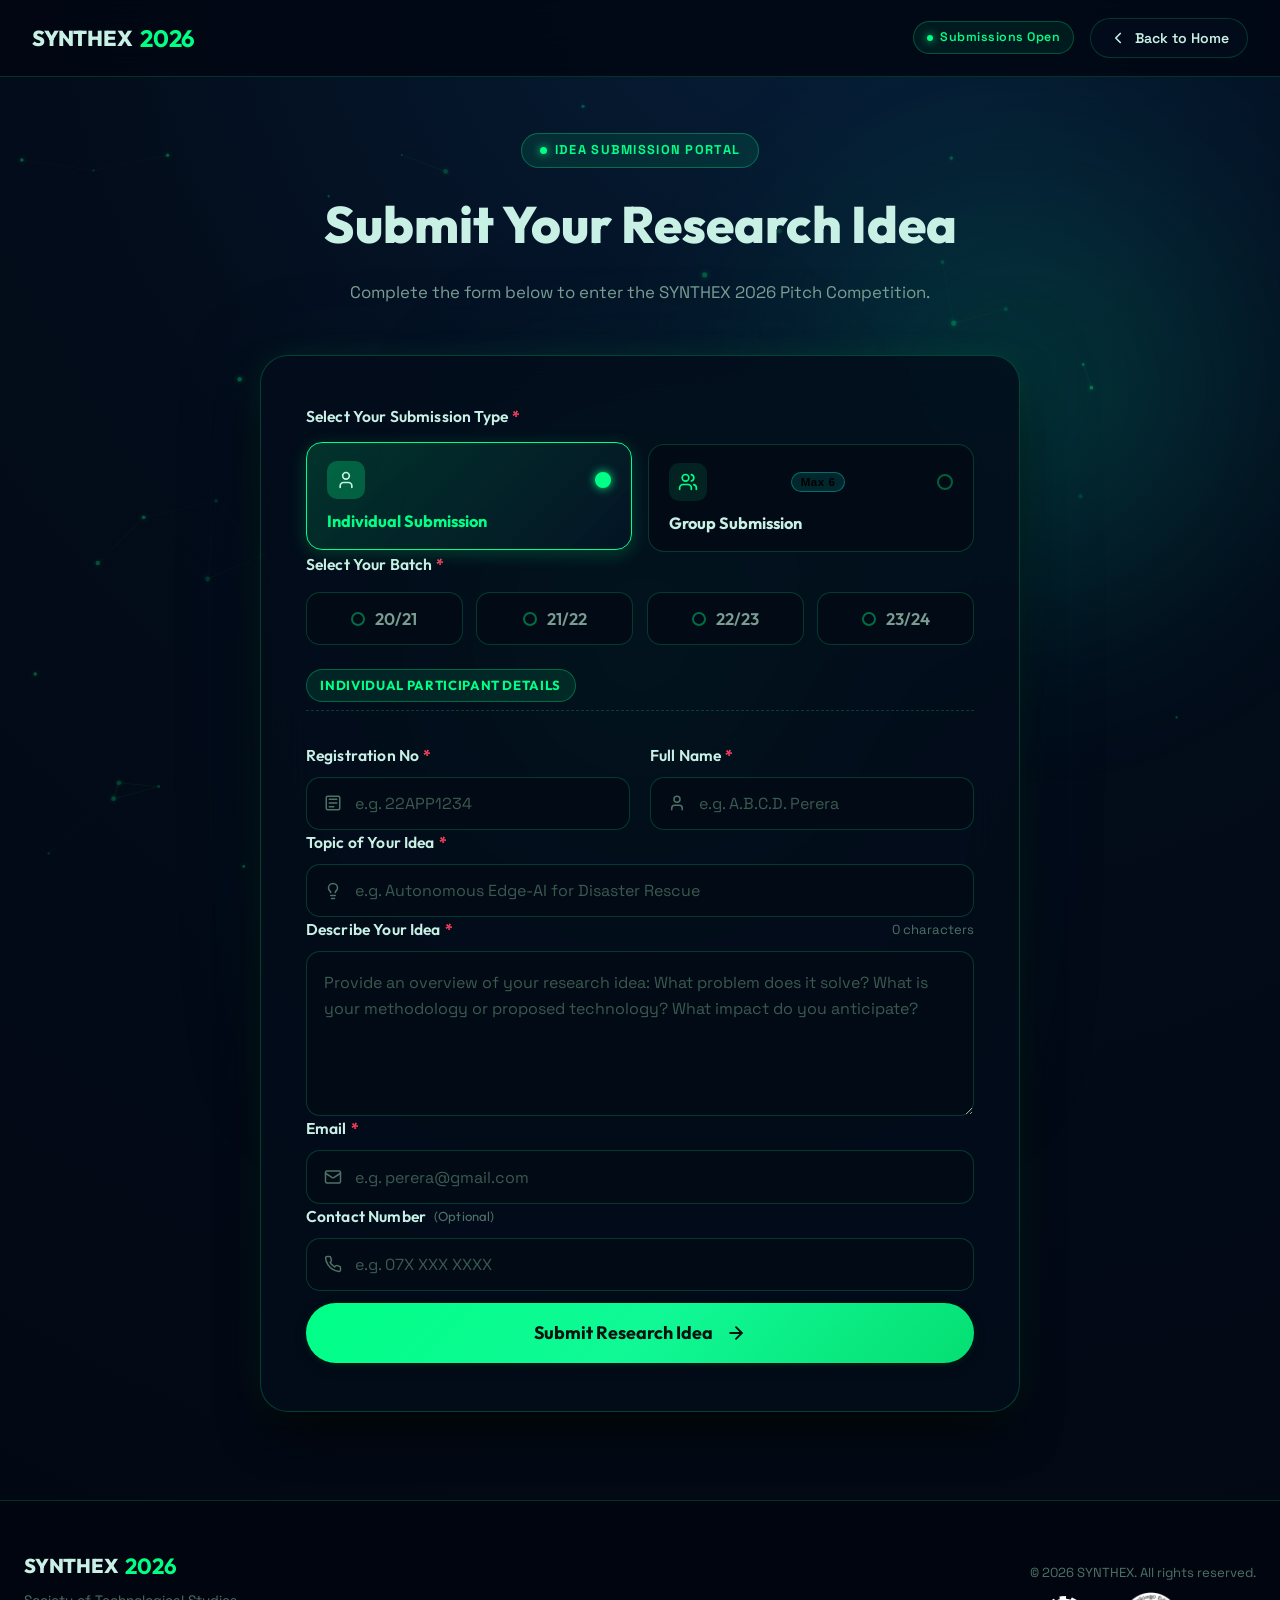
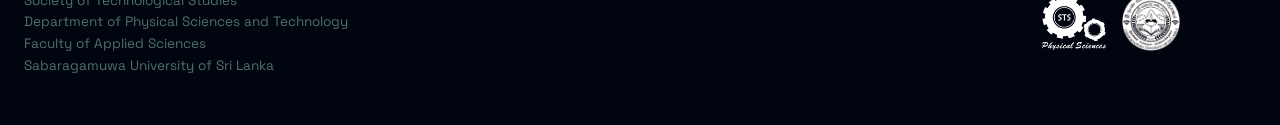
==== submit.html @ a29cb0dc "final" ====
<!DOCTYPE html>
<html lang="en">
<head>
  <meta charset="UTF-8">
  <meta name="viewport" content="width=device-width, initial-scale=1.0">
  <title>Submit Research Idea | SYNTHEX 2026</title>
  <meta name="description" content="Submit your innovative research idea for the SYNTHEX 2026 Pitch Competition.">
  
  <!-- Favicon -->
  <link rel="icon" type="image/svg+xml" href="data:image/svg+xml,<svg xmlns='http://www.w3.org/2000/svg' viewBox='0 0 100 100'><text y='.9em' font-size='90'>⚡</text></svg>">
  
  <!-- Fonts: Space Grotesk & Outfit -->
  <link rel="preconnect" href="https://fonts.googleapis.com">
  <link rel="preconnect" href="https://fonts.gstatic.com" crossorigin>
  <link href="https://fonts.googleapis.com/css2?family=Outfit:wght@300;400;500;600;700;800;900&family=Space+Grotesk:wght@400;500;600;700&display=swap" rel="stylesheet">
  
  <!-- Stylesheet -->
  <link rel="stylesheet" href="styles.css">
</head>
<body class="form-page-body">

  <!-- Ambient Glowing Background Canvas -->
  <canvas id="ambient-canvas"></canvas>

  <!-- Atmospheric Volumetric Glow Aurora -->
  <div class="aurora-glow-container" aria-hidden="true">
    <div class="aurora-glow-blob aurora-right"></div>
    <div class="aurora-glow-blob aurora-center"></div>
  </div>

  <!-- Navigation Bar -->
  <header class="navbar">
    <div class="nav-container">
      <a href="index.html" class="brand-logo">
        <span class="logo-text">SYNTHEX &nbsp; <span class="logo-accent">2026</span></span>
      </a>

      <!-- Right Navigation Actions -->
      <div class="nav-actions">
        <!-- Submissions Open Live Indicator -->
        <span class="status-pill">
          <span class="pulse-dot"></span>
          <span>Submissions Open</span>
        </span>

        <!-- Return to Homepage Button -->
        <a href="index.html" class="nav-back-btn">
          <svg width="18" height="18" viewBox="0 0 24 24" fill="none" stroke="currentColor" stroke-width="2.2" stroke-linecap="round" stroke-linejoin="round">
            <path d="m15 18-6-6 6-6"/>
          </svg>
          <span>Back to Home</span>
        </a>
      </div>
    </div>
  </header>

  <!-- Main Content: Form Filling Page -->
  <main class="form-page-main">
    <section id="submit-section" class="form-section form-standalone-section">
      <div class="section-container">
        
        <!-- Form Header -->
        <div class="form-header-box">
          <div class="form-pill">
            <span class="dot-indicator"></span>
            IDEA SUBMISSION PORTAL
          </div>
          <h1 class="form-main-title">Submit Your Research Idea</h1>
          <p class="form-sub-desc">
            Complete the form below to enter the SYNTHEX 2026 Pitch Competition.
          </p>
        </div>

        <!-- Glassmorphism Form Card -->
        <div class="form-card-wrapper">
          <div class="form-glow-backdrop"></div>
          
          <!-- Submissions Closed Notice Card (Activated when CONFIG.submissionsOpen = false) -->
          <div id="submissions-closed-card" class="submissions-closed-card" style="display: none;">
            <div class="closed-icon-badge">
              <svg width="34" height="34" viewBox="0 0 24 24" fill="none" stroke="currentColor" stroke-width="2" stroke-linecap="round" stroke-linejoin="round">
                <rect width="18" height="11" x="3" y="11" rx="2" ry="2"/>
                <path d="M7 11V7a5 5 0 0 1 10 0v4"/>
              </svg>
            </div>
            <h2 class="closed-title">Submissions Are Now Closed</h2>
            <p class="closed-description">
              The submission phase for SYNTHEX 2026 has officially concluded. Thank you to all innovators and teams who submitted their research concepts.
            </p>
            <div class="closed-info-grid">
              <div class="closed-info-item">
                <span class="info-label">Current Stage</span>
                <span class="info-value">Evaluation & Review by Selection Committee</span>
              </div>
              <div class="closed-info-item">
                <span class="info-label">Announcements</span>
                <span class="info-value">Shortlisted participants will be notified via email</span>
              </div>
            </div>
            <div class="closed-actions">
              <a href="index.html" class="closed-home-btn">
                <svg width="18" height="18" viewBox="0 0 24 24" fill="none" stroke="currentColor" stroke-width="2" stroke-linecap="round" stroke-linejoin="round">
                  <path d="m3 9 9-7 9 7v11a2 2 0 0 1-2 2H5a2 2 0 0 1-2-2z"/>
                  <polyline points="9 22 9 12 15 12 15 22"/>
                </svg>
                <span>Return to Home</span>
              </a>
            </div>
          </div>

          <form id="idea-form" class="modern-form" novalidate>
            
            <!-- Step 1: Select Submission Type (Individual vs Group) -->
            <div class="form-group" id="group-submissionType">
              <label class="form-label">
                Select Your Submission Type <span class="required-star">*</span>
              </label>
              
              <div class="type-toggle-container" role="radiogroup" aria-label="Select Your Submission Type">
                <button type="button" class="type-toggle-btn active" data-type="individual" id="type-individual-btn">
                  <div class="type-btn-header">
                    <span class="type-icon">
                      <svg width="20" height="20" viewBox="0 0 24 24" fill="none" stroke="currentColor" stroke-width="2" stroke-linecap="round" stroke-linejoin="round">
                        <path d="M19 21v-2a4 4 0 0 0-4-4H9a4 4 0 0 0-4 4v2"/><circle cx="12" cy="7" r="4"/>
                      </svg>
                    </span>
                    <span class="type-radio-indicator"></span>
                  </div>
                  <div class="type-content">
                    <span class="type-title">Individual Submission</span>
                  </div>
                </button>

                <button type="button" class="type-toggle-btn" data-type="group" id="type-group-btn">
                  <div class="type-btn-header">
                    <span class="type-icon">
                      <svg width="20" height="20" viewBox="0 0 24 24" fill="none" stroke="currentColor" stroke-width="2" stroke-linecap="round" stroke-linejoin="round">
                        <path d="M16 21v-2a4 4 0 0 0-4-4H6a4 4 0 0 0-4 4v2"/><circle cx="9" cy="7" r="4"/><path d="M22 21v-2a4 4 0 0 0-3-3.87"/><path d="M16 3.13a4 4 0 0 1 0 7.75"/>
                      </svg>
                    </span>
                    <span class="type-badge">Max 6</span>
                    <span class="type-radio-indicator"></span>
                  </div>
                  <div class="type-content">
                    <span class="type-title">Group Submission</span>
                  </div>
                </button>
              </div>

              <input type="hidden" id="submissionType" name="submissionType" value="individual">
            </div>

            <!-- Step 2: Select Your Batch (Shared) -->
            <div class="form-group" id="group-batch">
              <label class="form-label">
                Select Your Batch <span class="required-star">*</span>
              </label>
              
              <!-- Interactive Batch Selection Pills -->
              <div class="batch-pills-container" role="radiogroup" aria-label="Select Your Batch">
                <button type="button" class="batch-pill" data-batch="20/21">
                  <span class="batch-radio"></span>
                  <span class="batch-text">20/21</span>
                </button>
                <button type="button" class="batch-pill" data-batch="21/22">
                  <span class="batch-radio"></span>
                  <span class="batch-text">21/22</span>
                </button>
                <button type="button" class="batch-pill" data-batch="22/23">
                  <span class="batch-radio"></span>
                  <span class="batch-text">22/23</span>
                </button>
                <button type="button" class="batch-pill" data-batch="23/24">
                  <span class="batch-radio"></span>
                  <span class="batch-text">23/24</span>
                </button>
              </div>

              <!-- Hidden Native Select (synced for form data) -->
              <select id="batch" name="batch" class="hidden-select" required>
                <option value="" disabled selected>Select your batch</option>
                <option value="20/21">20/21</option>
                <option value="21/22">21/22</option>
                <option value="22/23">22/23</option>
                <option value="23/24">23/24</option>
              </select>
            </div>

            <!-- ==========================================
                 FIELD 3: PARTICIPANT INFORMATION
                 ========================================== -->
            <div class="participant-section">
              <div class="branch-divider">
                <span class="branch-pill-badge" id="participant-badge">Individual Participant Details</span>
              </div>

              <!-- Option A: Individual Participant Panel -->
              <div id="participant-individual-panel" class="participant-panel active">
                <div class="individual-grid">
                  <!-- Registration Number -->
                  <div class="form-group" id="group-regNo">
                    <label for="regNo" class="form-label">
                      Registration No <span class="required-star">*</span>
                    </label>
                    <div class="input-wrapper">
                      <span class="input-icon">
                        <svg width="18" height="18" viewBox="0 0 24 24" fill="none" stroke="currentColor" stroke-width="2" stroke-linecap="round" stroke-linejoin="round">
                          <rect width="18" height="18" x="3" y="3" rx="2"/><path d="M7 7h10"/><path d="M7 12h10"/><path d="M7 17h6"/>
                        </svg>
                      </span>
                      <input 
                        type="text" 
                        id="regNo" 
                        name="regNo" 
                        class="form-control" 
                        placeholder="e.g. 22APP1234" 
                        autocomplete="off"
                      >
                      <span class="validation-badge"></span>
                    </div>
                  </div>

                  <!-- Full Name -->
                  <div class="form-group" id="group-fullName">
                    <label for="fullName" class="form-label">
                      Full Name <span class="required-star">*</span>
                    </label>
                    <div class="input-wrapper">
                      <span class="input-icon">
                        <svg width="18" height="18" viewBox="0 0 24 24" fill="none" stroke="currentColor" stroke-width="2" stroke-linecap="round" stroke-linejoin="round">
                          <path d="M19 21v-2a4 4 0 0 0-4-4H9a4 4 0 0 0-4 4v2"/><circle cx="12" cy="7" r="4"/>
                        </svg>
                      </span>
                      <input 
                        type="text" 
                        id="fullName" 
                        name="fullName" 
                        class="form-control" 
                        placeholder="e.g. A.B.C.D. Perera" 
                        autocomplete="name"
                      >
                      <span class="validation-badge"></span>
                    </div>
                  </div>
                </div>
              </div>

              <!-- Option B: Group Dynamic Members Table Panel -->
              <div id="participant-group-panel" class="participant-panel" style="display: none;">
                <div class="form-group" id="group-groupMembers">
                  <div class="members-header-bar">
                    <div class="members-title-group">
                      <label class="form-label">
                        Registration Numbers with Names <span class="required-star">*</span>
                      </label>
                      <span class="members-sublabel">At least 2 members required. You can add up to 6 members.</span>
                    </div>
                    <div class="members-count-pill" id="members-count-pill">
                      <span class="count-num" id="members-count">2</span> / 6 Members
                    </div>
                  </div>

                  <div class="members-table-container">
                    <table class="members-table" id="members-table">
                      <thead>
                        <tr>
                          <th class="col-index">#</th>
                          <th class="col-reg">Registration No <span class="required-star">*</span></th>
                          <th class="col-name">Full Name <span class="required-star">*</span></th>
                          <th class="col-action"></th>
                        </tr>
                      </thead>
                      <tbody id="members-table-body">
                        <!-- Row 1: Member 1 (Lead) -->
                        <tr class="member-row" data-member-index="1">
                          <td class="col-index">
                            <span class="member-badge lead-badge">1 (Lead)</span>
                          </td>
                          <td class="col-reg">
                            <input 
                              type="text" 
                              class="form-control member-input member-reg" 
                              placeholder="e.g. 22APP1234" 
                              autocomplete="off"
                            >
                          </td>
                          <td class="col-name">
                            <input 
                              type="text" 
                              class="form-control member-input member-name" 
                              placeholder="e.g. A.B.C.D. Perera" 
                              autocomplete="off"
                            >
                          </td>
                          <td class="col-action">
                            <!-- Row 1 cannot be removed (Lead) -->
                          </td>
                        </tr>

                        <!-- Row 2: Member 2 -->
                        <tr class="member-row" data-member-index="2">
                          <td class="col-index">
                            <span class="member-badge">2</span>
                          </td>
                          <td class="col-reg">
                            <input 
                              type="text" 
                              class="form-control member-input member-reg" 
                              placeholder="e.g. 22APP1235" 
                              autocomplete="off"
                            >
                          </td>
                          <td class="col-name">
                            <input 
                              type="text" 
                              class="form-control member-input member-name" 
                              placeholder="e.g. E.F.G.H. Silva" 
                              autocomplete="off"
                            >
                          </td>
                          <td class="col-action">
                            <!-- Row 2 cannot be removed (Min 2) -->
                          </td>
                        </tr>
                      </tbody>
                    </table>
                  </div>

                  <!-- Add Member Action Control -->
                  <div class="members-footer-bar">
                    <button type="button" id="add-member-btn" class="add-member-btn">
                      <svg width="18" height="18" viewBox="0 0 24 24" fill="none" stroke="currentColor" stroke-width="2.2" stroke-linecap="round" stroke-linejoin="round">
                        <path d="M12 5v14M5 12h14"/>
                      </svg>
                      <span>Add Member</span>
                    </button>

                    <div id="max-members-alert" class="max-members-alert" style="display: none;">
                      <svg width="16" height="16" viewBox="0 0 24 24" fill="none" stroke="currentColor" stroke-width="2" stroke-linecap="round" stroke-linejoin="round">
                        <circle cx="12" cy="12" r="10"/><line x1="12" y1="8" x2="12" y2="12"/><line x1="12" y1="16" x2="12.01" y2="16"/>
                      </svg>
                      <span>Maximum limit of 6 members reached</span>
                    </div>
                  </div>

                  <!-- Hidden field for compiled payload -->
                  <input type="hidden" id="groupMembers" name="groupMembers">
                </div>
              </div>
            </div>

            <!-- ==========================================
                 UNIFIED CORE PROPOSAL FIELDS (Shared)
                 ========================================== -->

            <!-- Field 4: Topic of Your Idea -->
            <div class="form-group" id="group-topic">
              <label for="topic" class="form-label">
                Topic of Your Idea <span class="required-star">*</span>
              </label>
              <div class="input-wrapper">
                <span class="input-icon">
                  <svg width="18" height="18" viewBox="0 0 24 24" fill="none" stroke="currentColor" stroke-width="2" stroke-linecap="round" stroke-linejoin="round">
                    <path d="M15 14c.2-1 .7-1.7 1.5-2.5 1-.9 1.5-2.2 1.5-3.5A6 6 0 0 0 6 8c0 1 .2 2.2 1.5 3.5.7.7 1.3 1.5 1.5 2.5"/>
                    <path d="M9 18h6"/><path d="M10 22h4"/>
                  </svg>
                </span>
                <input 
                  type="text" 
                  id="topic" 
                  name="topic" 
                  class="form-control" 
                  placeholder="e.g. Autonomous Edge-AI for Disaster Rescue" 
                  required
                  autocomplete="off"
                >
                <span class="validation-badge"></span>
              </div>
            </div>

            <!-- Field 5: Describe Your Idea -->
            <div class="form-group" id="group-description">
              <div class="label-with-counter">
                <label for="description" class="form-label">
                  Describe Your Idea <span class="required-star">*</span>
                </label>
                <span id="char-counter" class="char-count">0 characters</span>
              </div>
              <div class="textarea-wrapper">
                <textarea 
                  id="description" 
                  name="description" 
                  class="form-control form-textarea" 
                  rows="5" 
                  required
                  placeholder="Provide an overview of your research idea: What problem does it solve? What is your methodology or proposed technology? What impact do you anticipate?"
                ></textarea>
                <span class="validation-badge"></span>
              </div>
            </div>

            <!-- Field 6: Email -->
            <div class="form-group" id="group-email">
              <label for="email" class="form-label">
                Email <span class="required-star">*</span>
                <span class="email-subhint" id="email-subhint"></span>
              </label>
              <div class="input-wrapper">
                <span class="input-icon">
                  <svg width="18" height="18" viewBox="0 0 24 24" fill="none" stroke="currentColor" stroke-width="2" stroke-linecap="round" stroke-linejoin="round">
                    <rect width="20" height="16" x="2" y="4" rx="2"/><path d="m22 7-8.97 5.7a1.94 1.94 0 0 1-2.06 0L2 7"/>
                  </svg>
                </span>
                <input 
                  type="email" 
                  id="email" 
                  name="email" 
                  class="form-control" 
                  placeholder="e.g. perera@gmail.com" 
                  required
                  autocomplete="email"
                >
                <span class="validation-badge"></span>
              </div>
            </div>

            <!-- Field 7: Contact Number (Optional) -->
            <div class="form-group" id="group-phone">
              <label for="phone" class="form-label">
                Contact Number <span class="optional-label">(Optional)</span>
              </label>
              <div class="input-wrapper">
                <span class="input-icon">
                  <svg width="18" height="18" viewBox="0 0 24 24" fill="none" stroke="currentColor" stroke-width="2" stroke-linecap="round" stroke-linejoin="round">
                    <path d="M22 16.92v3a2 2 0 0 1-2.18 2 19.79 19.79 0 0 1-8.63-3.07 19.5 19.5 0 0 1-6-6 19.79 19.79 0 0 1-3.07-8.67A2 2 0 0 1 4.11 2h3a2 2 0 0 1 2 1.72 12.84 12.84 0 0 0 .7 2.81 2 2 0 0 1-.45 2.11L8.09 9.91a16 16 0 0 0 6 6l1.27-1.27a2 2 0 0 1 2.11-.45 12.84 12.84 0 0 0 2.81.7A2 2 0 0 1 22 16.92z"/>
                  </svg>
                </span>
                <input 
                  type="tel" 
                  id="phone" 
                  name="phone" 
                  class="form-control" 
                  placeholder="e.g. 07X XXX XXXX" 
                  autocomplete="tel"
                >
                <span class="validation-badge"></span>
              </div>
            </div>

            <!-- Submission Status Alert -->
            <div id="form-alert" class="form-alert" style="display: none;"></div>

            <!-- Submit Button & Action Bar -->
            <div class="form-action-bar">
              <button type="submit" id="submit-btn" class="submit-action-btn">
                <span class="btn-spinner" id="btn-spinner" style="display: none;"></span>
                <span class="btn-label" id="btn-label">Submit Research Idea</span>
                <svg class="submit-arrow-icon" width="20" height="20" viewBox="0 0 24 24" fill="none" stroke="currentColor" stroke-width="2.2" stroke-linecap="round" stroke-linejoin="round">
                  <path d="M5 12h14"></path>
                  <path d="m12 5 7 7-7 7"></path>
                </svg>
              </button>
            </div>

          </form>
        </div>

      </div>
    </section>
  </main>

  <!-- Success Celebration Modal -->
  <div id="success-modal" class="modal-backdrop" style="display: none;">
    <div class="modal-card">
      <div class="success-icon-animated">
        <svg class="checkmark" xmlns="http://www.w3.org/2000/svg" viewBox="0 0 52 52">
          <circle class="checkmark__circle" cx="26" cy="26" r="25" fill="none"/>
          <path class="checkmark__check" fill="none" d="M14.1 27.2l7.1 7.2 16.7-16.8"/>
        </svg>
      </div>

      <span class="success-badge">SUBMISSION CONFIRMED</span>
      <h3 class="modal-title">Idea Successfully Submitted!</h3>
      <p class="modal-desc">
        Your research proposal has been recorded and safely synchronized with the official SYNTHEX 2026 Google Spreadsheet.
      </p>

      <!-- Submission Summary Box -->
      <div class="receipt-box">
        <div class="receipt-row">
          <span class="receipt-key">Submission Type:</span>
          <span class="receipt-val" id="receipt-type">Individual</span>
        </div>
        <div class="receipt-row">
          <span class="receipt-key">Topic:</span>
          <span class="receipt-val" id="receipt-topic">-</span>
        </div>
        <div class="receipt-row">
          <span class="receipt-key">Presenter / Team:</span>
          <span class="receipt-val" id="receipt-name">-</span>
        </div>
        <div class="receipt-row">
          <span class="receipt-key">Batch:</span>
          <span class="receipt-val" id="receipt-batch">-</span>
        </div>
        <div class="receipt-row">
          <span class="receipt-key">Email:</span>
          <span class="receipt-val" id="receipt-email">-</span>
        </div>
        <div class="receipt-row">
          <span class="receipt-key">Reference ID:</span>
          <span class="receipt-val" id="receipt-id">-</span>
        </div>
      </div>

      <div class="modal-actions">
        <button id="close-modal-btn" class="modal-primary-btn">Submit Another Idea</button>
        <a href="index.html" class="modal-secondary-btn">Return to Home</a>
      </div>
    </div>
  </div>

  <!-- Google Spreadsheet Integration Config Modal -->
  <div id="config-modal" class="modal-backdrop" style="display: none;">
    <div class="modal-card config-card">
      <div class="config-modal-header">
        <div class="config-title-group">
          <div class="config-icon">📊</div>
          <div>
            <h3>Google Spreadsheet Sync Settings</h3>
            <p>Configure where submitted ideas are stored</p>
          </div>
        </div>
        <button id="close-config-btn" class="close-x-btn" aria-label="Close">&times;</button>
      </div>

      <div class="config-content">
        <!-- Active Status -->
        <div class="integration-status-card">
          <div class="status-indicator-live">
            <span class="live-dot"></span>
            <div>
              <strong>Live Mode: Connected to SYNTHEX Google Form & Sheet</strong>
              <p>Form ID: <code>17yshc-_WReK7hkJFw-Rja6fRgYTfuDDETcJBow-sPzI</code></p>
            </div>
          </div>
          <span class="connected-badge">ACTIVE</span>
        </div>

        <div class="config-tabs">
          <p class="config-info-text">
            Every submission sent through this site is instantly submitted into your Google Form's response database and its linked Google Spreadsheet!
          </p>

          <div class="guide-box">
            <h4>How to view your responses in Google Sheets:</h4>
            <ol>
              <li>Open your Google Form at <a href="https://docs.google.com/forms/d/17yshc-_WReK7hkJFw-Rja6fRgYTfuDDETcJBow-sPzI/edit" target="_blank" rel="noopener">Google Forms Edit</a></li>
              <li>Click on the <strong>Responses</strong> tab at the top</li>
              <li>Click the green <strong>"Link to Sheets"</strong> icon</li>
              <li>All entries submitted from this website will appear in real time in your Google Spreadsheet!</li>
            </ol>
          </div>

          <!-- Custom Webhook URL Option (for Standalone Google Sheet via Apps Script) -->
          <div class="advanced-section">
            <label for="custom-script-url" class="advanced-label">
              <span>Optional: Custom Google Apps Script Web App URL</span>
              <span class="tag-opt">Advanced</span>
            </label>
            <input 
              type="url" 
              id="custom-script-url" 
              class="form-control code-input" 
              placeholder="https://script.google.com/macros/s/.../exec"
            >
            <p class="input-hint">Leave blank to use the pre-configured default Google Form/Sheet sync, or paste your Apps Script URL here.</p>
          </div>

          <!-- Local Backup Data Storage -->
          <div class="local-backup-bar">
            <span>Local Stored Submissions: <strong id="backup-count">0</strong></span>
            <button id="export-csv-btn" class="export-btn" type="button">Download CSV Backup</button>
          </div>
        </div>
      </div>

      <div class="modal-actions config-actions">
        <button id="save-config-btn" class="modal-primary-btn">Save Settings</button>
      </div>
    </div>
  </div>

  <!-- Footer -->
  <footer class="footer">
    <div class="footer-container">
      <div class="footer-left">
        <div class="brand-logo footer-logo">
          <span class="logo-text">SYNTHEX &nbsp;<span class="logo-accent">2026</span></span>
        </div>
        <p class="footer-tagline">Society of Technological Studies</p>
        <p class="footer-tagline">Department of Physical Sciences and Technology</p>
        <p class="footer-tagline">Faculty of Applied Sciences</p>
        <p class="footer-tagline">Sabaragamuwa University of Sri Lanka</p>
      </div>

      <div class="footer-right">
        <p class="copyright">© 2026 SYNTHEX. All rights reserved.</p>
        <img src="STS.png" alt="STS Logo" class="footer-sts-logo">
        <img src="SUSL.png" alt="SUSL Logo" class="footer-sts-logo">
      </div>
    </div>
  </footer>

  <!-- Confetti Canvas for Celebration -->
  <canvas id="confetti-canvas"></canvas>

  <!-- App Script -->
  <script src="app.js"></script>
</body>
</html>
---- styles.css ----
/* ==========================================================================
   SYNTHEX 2026 - PITCH COMPETITION DESIGN SYSTEM
   Modern High-Tech Electric Green & Deep Navy Blue Theme
   Referenced from ultra-sleek high-tech UI with reduced white palette
   ========================================================================== */

:root {
  /* Core Deep Obsidian & Midnight Navy Palette */
  --bg-deep: #020712;
  --bg-main: #030c1a;
  --bg-secondary: #051428;
  --bg-card: rgba(3, 14, 28, 0.78);
  --bg-card-hover: rgba(5, 22, 42, 0.92);
  --bg-glass: rgba(3, 13, 26, 0.82);
  --bg-input: #020a16;
  
  /* Vibrant Electric Green & Cyber Accents */
  --accent-green: #00FF87;
  --accent-green-bright: #10F996;
  --accent-green-glow: rgba(0, 255, 135, 0.45);
  --accent-emerald: #05DF72;
  --accent-mint: #34D399;
  --accent-teal: #00F5D4;
  --accent-lime: #6EE7B7;
  --accent-navy-accent: #0f274a;
  
  /* Reduced White Palette: Soft Luminescent Mint, Silver-Mint, Slate-Teal */
  --text-pure: #c8f0e5;       /* Replaces stark white with soft luminescent mint */
  --text-main: #a3cec1;       /* Soft mint-tinted silver for readable body text */
  --text-muted: #799d91;      /* Slate-mint for secondary descriptions */
  --text-dim: #4f7266;        /* Subtle caption tint */
  --text-dark: #02120e;       /* Deep dark navy for text inside neon green buttons */
  
  /* Borders & Shadows */
  --border-subtle: rgba(0, 255, 135, 0.18);
  --border-focus: rgba(0, 255, 135, 0.75);
  --border-glass: rgba(0, 245, 212, 0.15);
  --shadow-card: 0 25px 50px -12px rgba(0, 0, 0, 0.9), 0 0 35px -5px rgba(0, 255, 135, 0.12);
  --shadow-glow: 0 0 30px rgba(0, 255, 135, 0.42);

  /* Typography */
  --font-display: 'Outfit', sans-serif;
  --font-body: 'Space Grotesk', -apple-system, BlinkMacSystemFont, sans-serif;
  --font-heading-display: 'Resond', 'Outfit', sans-serif;

  /* Transitions */
  --transition-smooth: all 0.3s cubic-bezier(0.16, 1, 0.3, 1);
  --transition-spring: all 0.4s cubic-bezier(0.34, 1.56, 0.64, 1);
}

/* Base & Reset */
*, *::before, *::after {
  box-sizing: border-box;
  margin: 0;
  padding: 0;
}

@font-face {
  font-family: 'Resond';
  src: url('Resond-Regular.otf') format('opentype');
  font-style: normal;
  font-display: swap;
}

html {
  scroll-behavior: smooth;
  font-size: 16px;
  background-color: var(--bg-deep);
}

body {
  font-family: var(--font-body);
  color: var(--text-main);
  background: radial-gradient(circle at 65% -5%, #071f3a 0%, var(--bg-main) 40%, var(--bg-deep) 100%);
  min-height: 100vh;
  overflow-x: hidden;
  line-height: 1.6;
  position: relative;
  -webkit-font-smoothing: antialiased;
}

/* Background Ambient Canvas */
#ambient-canvas {
  position: fixed;
  top: 0;
  left: 0;
  width: 100%;
  height: 100%;
  pointer-events: none;
  z-index: 0;
  opacity: 0.65;
}

/* Atmospheric Volumetric Aurora Glow (Matches Reference Screen Lighting) */
.aurora-glow-container {
  position: fixed;
  top: 0;
  left: 0;
  width: 100%;
  height: 100%;
  pointer-events: none;
  overflow: hidden;
  z-index: 1;
}

.aurora-glow-blob {
  position: absolute;
  border-radius: 50%;
  filter: blur(95px);
  opacity: 0.75;
}

.aurora-right {
  top: 10%;
  right: -5%;
  width: 650px;
  height: 600px;
  background: radial-gradient(circle, rgba(0, 255, 135, 0.24) 0%, rgba(0, 245, 212, 0.12) 40%, transparent 70%);
}

.aurora-center {
  top: 35%;
  left: 30%;
  width: 500px;
  height: 400px;
  background: radial-gradient(circle, rgba(5, 223, 114, 0.15) 0%, rgba(3, 12, 26, 0.05) 55%, transparent 70%);
}

/* Confetti Celebration Canvas */
#confetti-canvas {
  position: fixed;
  top: 0;
  left: 0;
  width: 100%;
  height: 100%;
  pointer-events: none;
  z-index: 99999;
}

/* ==========================================================================
   NAVIGATION BAR (Matches Top Minimal Nav in Reference)
   ========================================================================== */

.navbar {
  position: sticky;
  top: 0;
  width: 100%;
  z-index: 100;
  backdrop-filter: blur(20px);
  -webkit-backdrop-filter: blur(20px);
  background: rgba(2, 7, 18, 0.85);
  border-bottom: 1px solid var(--border-subtle);
  transition: var(--transition-smooth);
}

.nav-container {
  max-width: 1280px;
  margin: 0 auto;
  padding: 1.1rem 2rem;
  display: flex;
  align-items: center;
  justify-content: space-between;
  gap: 1.5rem;
}

.brand-logo {
  display: flex;
  align-items: center;
  gap: 0.65rem;
  text-decoration: none;
  color: var(--text-pure);
  font-family: var(--font-display);
  font-weight: 800;
  font-size: 1.35rem;
  letter-spacing: -0.01em;
}

.logo-text {
  display: inline-flex;
  align-items: center;
}

.logo-accent {
  color: var(--accent-green);
  font-weight: 700;
  font-size: 1.1em;
}

.footer-sts-logo {
  width: 64px;
  height: auto;
  margin-left: 0.75rem;
  margin-top: 0.5rem;
}

.footer-sts-logo:nth-child(3) {
  width: 58px;
  margin-bottom: 0.3rem;
}

/* Center Menu Links */
.nav-menu {
  display: flex;
  align-items: center;
  gap: 1.8rem;
}

.nav-link {
  text-decoration: none;
  font-family: var(--font-body);
  font-size: 0.92rem;
  font-weight: 500;
  color: var(--text-muted);
  display: inline-flex;
  align-items: center;
  gap: 0.35rem;
  transition: color 0.25s ease;
}

.nav-link:hover {
  color: var(--accent-green);
}

.nav-chevron {
  opacity: 0.7;
  transition: transform 0.25s ease;
}

.nav-link:hover .nav-chevron {
  transform: translateY(2px);
  opacity: 1;
}

/* Right Navigation Actions */
.nav-actions {
  display: flex;
  align-items: center;
  gap: 1rem;
}

.nav-icon-btn {
  background: rgba(3, 14, 28, 0.7);
  border: 1px solid var(--border-subtle);
  color: var(--text-muted);
  width: 38px;
  height: 38px;
  border-radius: 10px;
  cursor: pointer;
  display: flex;
  align-items: center;
  justify-content: center;
  transition: var(--transition-smooth);
}

.nav-icon-btn:hover {
  color: var(--accent-green);
  border-color: var(--accent-green);
  background: rgba(0, 255, 135, 0.12);
  box-shadow: 0 0 12px rgba(0, 255, 135, 0.25);
}

.status-pill {
  display: inline-flex;
  align-items: center;
  gap: 0.45rem;
  padding: 0.35rem 0.8rem;
  background: rgba(0, 255, 135, 0.08);
  color: var(--accent-green);
  border: 1px solid rgba(0, 255, 135, 0.25);
  border-radius: 999px;
  font-size: 0.78rem;
  font-weight: 600;
  letter-spacing: 0.04em;
}

.pulse-dot {
  width: 6px;
  height: 6px;
  background-color: var(--accent-green);
  border-radius: 50%;
  box-shadow: 0 0 8px var(--accent-green);
  animation: pulseAnimation 2s infinite;
}

@keyframes pulseAnimation {
  0% { transform: scale(0.95); opacity: 0.8; }
  50% { transform: scale(1.4); opacity: 1; }
  100% { transform: scale(0.95); opacity: 0.8; }
}

/* Primary Nav CTA Pill Button */
.nav-cta-btn {
  text-decoration: none;
  font-family: var(--font-display);
  font-weight: 700;
  font-size: 0.88rem;
  color: var(--text-dark);
  background: linear-gradient(135deg, var(--accent-green) 0%, var(--accent-emerald) 100%);
  padding: 0.55rem 1.35rem;
  border-radius: 999px;
  border: none;
  box-shadow: 0 2px 8px rgba(0, 0, 0, 0.35), 0 1px 3px rgba(0, 255, 135, 0.15);
  transition: var(--transition-smooth);
}

.nav-cta-btn:hover {
  transform: translateY(-1px);
  filter: brightness(1.04);
  box-shadow: 0 4px 12px rgba(0, 0, 0, 0.45), 0 2px 6px rgba(0, 255, 135, 0.25);
}

/* Submissions Closed State Styles */
.status-pill.status-closed {
  background: rgba(244, 63, 94, 0.08);
  color: #f43f5e;
  border-color: rgba(244, 63, 94, 0.3);
}

.pulse-dot.dot-closed {
  background-color: #f43f5e;
  box-shadow: 0 0 8px #f43f5e;
  animation: pulseClosedAnimation 2s infinite;
}

@keyframes pulseClosedAnimation {
  0% { transform: scale(0.95); opacity: 0.75; }
  50% { transform: scale(1.3); opacity: 1; }
  100% { transform: scale(0.95); opacity: 0.75; }
}

.nav-cta-btn.nav-cta-closed {
  background: rgba(244, 63, 94, 0.1);
  color: #fda4af;
  border: 1px solid rgba(244, 63, 94, 0.25);
  box-shadow: none;
  cursor: not-allowed;
  opacity: 0.85;
}

.nav-cta-btn.nav-cta-closed:hover {
  transform: none;
  filter: none;
  box-shadow: none;
}

.cta-primary-btn.cta-btn-closed {
  background: rgba(244, 63, 94, 0.12);
  color: #fda4af;
  border: 1px solid rgba(244, 63, 94, 0.3);
  box-shadow: none;
  cursor: not-allowed;
  opacity: 0.85;
}

.cta-primary-btn.cta-btn-closed:hover {
  transform: none;
  box-shadow: none;
  filter: none;
}

.cta-primary-btn.cta-btn-closed .btn-icon {
  display: none;
}

/* Submissions Closed Notice Card on Submit Page */
.submissions-closed-card {
  text-align: center;
  padding: 3.5rem 1.5rem;
  display: flex;
  flex-direction: column;
  align-items: center;
  justify-content: center;
  width: 100%;
}

.closed-icon-badge {
  width: 68px;
  height: 68px;
  border-radius: 18px;
  background: rgba(244, 63, 94, 0.1);
  border: 1px solid rgba(244, 63, 94, 0.35);
  color: #f43f5e;
  display: flex;
  align-items: center;
  justify-content: center;
  margin-bottom: 1.5rem;
  box-shadow: 0 0 24px rgba(244, 63, 94, 0.2);
}

.closed-title {
  font-family: var(--font-display);
  font-size: 1.85rem;
  font-weight: 800;
  color: #f1f5f9;
  margin-bottom: 0.85rem;
  letter-spacing: -0.02em;
}

.closed-description {
  font-size: 1rem;
  line-height: 1.7;
  color: #94a3b8;
  margin-bottom: 2rem;
  max-width: 520px;
}

.closed-info-grid {
  display: grid;
  grid-template-columns: 1fr 1fr;
  gap: 1.25rem;
  width: 100%;
  max-width: 560px;
  margin-bottom: 2.25rem;
}

.closed-info-item {
  background: rgba(7, 21, 38, 0.65);
  border: 1px solid rgba(255, 255, 255, 0.08);
  border-radius: 12px;
  padding: 1.25rem 1.15rem;
  text-align: left;
}

.closed-info-item .info-label {
  display: block;
  font-size: 0.72rem;
  font-weight: 700;
  text-transform: uppercase;
  letter-spacing: 0.08em;
  color: var(--accent-green);
  margin-bottom: 0.4rem;
}

.closed-info-item .info-value {
  display: block;
  font-size: 0.9rem;
  color: #cbd5e1;
  line-height: 1.45;
}

.closed-actions {
  display: flex;
  justify-content: center;
}

.closed-home-btn {
  display: inline-flex;
  align-items: center;
  gap: 0.6rem;
  padding: 0.85rem 2rem;
  border-radius: 999px;
  font-family: var(--font-display);
  font-weight: 700;
  font-size: 0.95rem;
  text-decoration: none;
  background: rgba(0, 255, 135, 0.1);
  color: var(--accent-green);
  border: 1px solid rgba(0, 255, 135, 0.35);
  box-shadow: 0 2px 10px rgba(0, 0, 0, 0.3);
  transition: all 0.3s ease;
}

.closed-home-btn:hover {
  background: rgba(0, 255, 135, 0.2);
  border-color: var(--accent-green);
  box-shadow: 0 0 20px rgba(0, 255, 135, 0.3);
  transform: translateY(-2px);
}

/* Nav Back to Home Button (for Form page) */
.nav-back-btn {
  text-decoration: none;
  font-family: var(--font-body);
  font-size: 0.88rem;
  font-weight: 600;
  color: var(--text-pure);
  background: rgba(3, 14, 28, 0.75);
  border: 1px solid var(--border-subtle);
  padding: 0.5rem 1.15rem;
  border-radius: 999px;
  display: inline-flex;
  align-items: center;
  gap: 0.45rem;
  transition: var(--transition-smooth);
}

.nav-back-btn:hover {
  border-color: var(--accent-green);
  color: var(--accent-green);
  background: rgba(4, 20, 38, 0.9);
  transform: translateX(-2px);
}

/* ==========================================================================
   HERO SECTION - TWO-COLUMN ASYMMETRIC GRID WITH SCHEMATIC & DOCK
   ========================================================================== */

.hero-section {
  position: relative;
  min-height: 88vh;
  display: flex;
  flex-direction: column;
  justify-content: center;
  padding: 3.5rem 1.5rem 2.5rem;
  z-index: 10;
}

.hero-wrapper {
  max-width: 1280px;
  margin: 0 auto;
  width: 100%;
}

.hero-grid {
  display: grid;
  grid-template-columns: 1.08fr 0.92fr;
  gap: 3.5rem;
  align-items: center;
}

/* Left Column Typography */
.hero-left {
  text-align: left;
}

.hero-badge {
  display: inline-flex;
  align-items: center;
  gap: 0.6rem;
  padding: 0.45rem 1.15rem;
  background: rgba(3, 14, 28, 0.75);
  border: 1px solid rgba(0, 255, 135, 0.3);
  border-radius: 999px;
  font-size: 0.82rem;
  font-weight: 600;
  color: var(--accent-green);
  letter-spacing: 0.06em;
  text-transform: uppercase;
  margin-bottom: 1.8rem;
  backdrop-filter: blur(10px);
  box-shadow: 0 4px 18px rgba(0, 0, 0, 0.4);
}

.sparkle {
  color: var(--accent-green);
  font-size: 0.8rem;
}

/* SYNTHEX: Large Capital Title with Electric Green Gradient (Strictly Zero White) */
.hero-title {
  font-family: var(--font-heading-display);
  font-size: clamp(3.4rem, 7.5vw, 5.8rem);
  text-transform: uppercase;
  letter-spacing: 0.05em;
  line-height: 0.95;
  margin-bottom: 0.5rem;
  position: relative;
  
  /* Luminous Electric Green Gradient - No White */
  background: linear-gradient(
    135deg, 
    #00FF87 0%, 
    #10F996 35%, 
    #05DF72 70%, 
    #00F5D4 100%
  );
  -webkit-background-clip: text;
  background-clip: text;
  -webkit-text-fill-color: transparent;
  
  filter: drop-shadow(0 0 35px rgba(0, 255, 135, 0.45));
  user-select: none;
}

/* Pitch Competition Subtitle (Directly Below SYNTHEX) */
.hero-subtitle-container {
  margin-bottom: 1.6rem;
}

.hero-subtitle {
  font-family: var(--font-display);
  font-size: clamp(1.2rem, 2.4vw, 1.85rem);
  font-weight: 600;
  letter-spacing: 0.28em;
  text-transform: uppercase;
  color: #a7f3d0;
  position: relative;
  display: inline-block;
}

.hero-subtitle::after {
  content: '';
  display: block;
  width: 60px;
  height: 2px;
  background: linear-gradient(90deg, var(--accent-green), transparent);
  margin-top: 0.4rem;
}

.hero-description {
  font-size: clamp(1.05rem, 1.8vw, 1.2rem);
  color: var(--text-muted);
  max-width: 540px;
  margin-bottom: 2.5rem;
  line-height: 1.7;
}

/* Hero Action Buttons (Rounded Pill Matching Reference) */
.hero-actions {
  display: flex;
  align-items: center;
  flex-wrap: wrap;
  gap: 1.15rem;
  margin-bottom: 1rem;
}

/* "Submit Your Idea" Hero Button (Solid Electric Green Pill) */
.cta-primary-btn {
  position: relative;
  display: inline-flex;
  align-items: center;
  gap: 0.75rem;
  padding: 0.95rem 2.2rem;
  font-family: var(--font-display);
  font-size: 1.05rem;
  font-weight: 700;
  color: var(--text-dark);
  background: linear-gradient(135deg, #00FF87 0%, #10F996 50%, #05DF72 100%);
  border: none;
  border-radius: 999px;
  text-decoration: none;
  cursor: pointer;
  box-shadow: 0 4px 12px rgba(0, 0, 0, 0.45), 0 2px 6px rgba(0, 255, 135, 0.15);
  transition: var(--transition-spring);
}

.cta-primary-btn:hover {
  transform: translateY(-2px) scale(1.02);
  box-shadow: 0 6px 16px rgba(0, 0, 0, 0.55), 0 3px 8px rgba(0, 255, 135, 0.25);
  filter: brightness(1.05);
}

.cta-primary-btn:active {
  transform: translateY(0) scale(0.98);
}

.btn-icon {
  transition: transform 0.3s ease;
}

.cta-primary-btn:hover .btn-icon {
  transform: translateX(4px);
}

/* "Explore Tracks" Secondary CTA (Dark Glass Pill) */
.cta-secondary-btn {
  display: inline-flex;
  align-items: center;
  gap: 0.55rem;
  padding: 0.95rem 1.85rem;
  font-family: var(--font-display);
  font-size: 1.02rem;
  font-weight: 600;
  color: #86efac;
  background: rgba(3, 14, 28, 0.75);
  border: 1px solid rgba(0, 255, 135, 0.3);
  border-radius: 999px;
  text-decoration: none;
  backdrop-filter: blur(12px);
  transition: var(--transition-smooth);
}

.cta-secondary-btn:hover {
  background: rgba(5, 24, 46, 0.9);
  border-color: var(--accent-green);
  color: var(--accent-green);
  box-shadow: 0 0 20px rgba(0, 255, 135, 0.25);
  transform: translateY(-2px);
}

/* ==========================================================================
   RIGHT COLUMN: ANIMATED CYBERNETIC IDEA BULB (REPLACES SCHEMATIC)
   ========================================================================== */

.hero-right {
  display: flex;
  align-items: center;
  justify-content: center;
  position: relative;
  width: 100%;
}

.idea-bulb-wrapper {
  position: relative;
  width: 100%;
  max-width: 480px;
  display: flex;
  align-items: center;
  justify-content: center;
  cursor: pointer;
  animation: floatBulb 6s ease-in-out infinite;
  user-select: none;
  transition: transform 0.4s cubic-bezier(0.34, 1.56, 0.64, 1);
}

.idea-bulb-wrapper:hover {
  transform: translateY(-8px) scale(1.02);
}

/* Floating Bulb Animation */
@keyframes floatBulb {
  0%, 100% {
    transform: translateY(0px) rotate(0deg);
  }
  50% {
    transform: translateY(-14px) rotate(1deg);
  }
}

/* Volumetric Breathing Aurora Glow behind Bulb */
.bulb-glow-aura {
  position: absolute;
  top: 42%;
  left: 50%;
  transform: translate(-50%, -50%);
  width: 380px;
  height: 380px;
  background: radial-gradient(circle, rgba(0, 255, 135, 0.45) 0%, rgba(0, 245, 212, 0.22) 40%, rgba(3, 14, 28, 0.05) 65%, transparent 75%);
  filter: blur(55px);
  border-radius: 50%;
  pointer-events: none;
  z-index: 0;
  animation: auraBreathe 4s ease-in-out infinite alternate;
}

@keyframes auraBreathe {
  0% {
    transform: translate(-50%, -50%) scale(0.88);
    opacity: 0.65;
  }
  100% {
    transform: translate(-50%, -50%) scale(1.2);
    opacity: 0.95;
    filter: blur(65px);
  }
}

/* Radiating Cyber Corona Ray Beams */
.bulb-rays-container {
  position: absolute;
  top: 40%;
  left: 50%;
  transform: translate(-50%, -50%);
  width: 440px;
  height: 440px;
  pointer-events: none;
  z-index: 0;
  opacity: 0.45;
}

.bulb-ray {
  position: absolute;
  top: 50%;
  left: 50%;
  width: 170px;
  height: 2px;
  background: linear-gradient(90deg, rgba(0, 255, 135, 0.65), transparent);
  transform-origin: 0% 50%;
}

.ray-1 { transform: rotate(35deg) translate(80px, 0); animation: rayPulse 3s infinite alternate 0.2s; }
.ray-2 { transform: rotate(145deg) translate(80px, 0); animation: rayPulse 3s infinite alternate 0.7s; }
.ray-3 { transform: rotate(225deg) translate(80px, 0); animation: rayPulse 3s infinite alternate 1.1s; }
.ray-4 { transform: rotate(315deg) translate(80px, 0); animation: rayPulse 3s infinite alternate 1.6s; }

@keyframes rayPulse {
  0% { opacity: 0.2; transform: scaleX(0.7); }
  100% { opacity: 0.85; transform: scaleX(1.1); }
}

/* Main Bulb SVG */
.idea-bulb-svg {
  width: 100%;
  height: auto;
  max-width: 440px;
  position: relative;
  z-index: 2;
  filter: drop-shadow(0 20px 45px rgba(0, 0, 0, 0.85));
  transition: filter 0.3s ease;
}

.idea-bulb-wrapper:hover .idea-bulb-svg {
  filter: drop-shadow(0 20px 50px rgba(0, 0, 0, 0.9)) drop-shadow(0 0 25px rgba(0, 255, 135, 0.35));
}

/* Lightning Spark in Core */
.lightning-spark {
  animation: lightningSurge 2.8s ease-in-out infinite;
  transform-origin: 220px 135px;
}

@keyframes lightningSurge {
  0%, 100% {
    opacity: 0.85;
    filter: drop-shadow(0 0 10px #00FF87);
    transform: scale(0.96);
  }
  50% {
    opacity: 1;
    filter: drop-shadow(0 0 24px #00FF87) drop-shadow(0 0 45px #00F5D4);
    transform: scale(1.08);
  }
}

/* Animated Electric Energy Running Through Circuit Filaments */
.circuit-line {
  stroke-dasharray: 12 6;
  animation: circuitEnergyFlow 2.5s linear infinite;
}

.circuit-1 { animation-duration: 2.2s; }
.circuit-2 { animation-duration: 3s; animation-direction: reverse; }

@keyframes circuitEnergyFlow {
  to {
    stroke-dashoffset: -36;
  }
}

/* Orbit Path Animations */
.orbit-path-1 {
  animation: orbitDash 8s linear infinite;
}
.orbit-path-2 {
  animation: orbitDash 10s linear infinite reverse;
}

@keyframes orbitDash {
  to {
    stroke-dashoffset: 70;
  }
}

/* Floating Idea Concept Pills */
.bulb-chip {
  position: absolute;
  z-index: 3;
  display: inline-flex;
  align-items: center;
  gap: 0.45rem;
  padding: 0.45rem 1rem;
  background: rgba(3, 14, 28, 0.88);
  backdrop-filter: blur(14px);
  -webkit-backdrop-filter: blur(14px);
  border: 1px solid rgba(0, 255, 135, 0.35);
  border-radius: 999px;
  box-shadow: 0 10px 25px rgba(0, 0, 0, 0.7), 0 0 15px rgba(0, 255, 135, 0.2);
  transition: var(--transition-smooth);
}

.bulb-chip:hover {
  border-color: var(--accent-green);
  box-shadow: 0 10px 30px rgba(0, 255, 135, 0.4);
  transform: scale(1.06);
}

.chip-sparkle {
  color: var(--accent-green);
  font-size: 0.85rem;
  filter: drop-shadow(0 0 6px var(--accent-green));
}

.chip-text {
  font-family: var(--font-body);
  font-size: 0.78rem;
  font-weight: 600;
  letter-spacing: 0.04em;
  color: var(--text-pure);
  text-transform: uppercase;
}

/* Chip 1: Top Left */
.chip-top-left {
  top: 10%;
  left: 0%;
  animation: floatChip1 5s ease-in-out infinite;
}

@keyframes floatChip1 {
  0%, 100% { transform: translateY(0px) rotate(-2deg); }
  50% { transform: translateY(-8px) rotate(1deg); }
}

/* Chip 2: Top Right */
.chip-top-right {
  top: 8%;
  right: 2%;
  animation: floatChip2 6s ease-in-out infinite 0.8s;
}

@keyframes floatChip2 {
  0%, 100% { transform: translateY(0px) rotate(2deg); }
  50% { transform: translateY(-10px) rotate(-1deg); }
}

/* Chip 3: Bottom Right */
.chip-bottom-right {
  bottom: 16%;
  right: -2%;
  animation: floatChip3 5.5s ease-in-out infinite 1.5s;
}

@keyframes floatChip3 {
  0%, 100% { transform: translateY(0px) rotate(-1deg); }
  50% { transform: translateY(-9px) rotate(2deg); }
}

/* ==========================================================================
   HIGHLIGHTS / TRACKS SECTION
   ========================================================================== */

.highlights-section {
  position: relative;
  padding: 5rem 1.5rem 3rem;
  z-index: 10;
}

.section-container {
  max-width: 1140px;
  margin: 0 auto;
}

.section-header {
  text-align: center;
  margin-bottom: 3.5rem;
}

.section-tag {
  display: inline-block;
  font-size: 0.82rem;
  font-weight: 700;
  letter-spacing: 0.15em;
  color: var(--accent-green);
  text-transform: uppercase;
  margin-bottom: 0.65rem;
}

.section-title {
  font-family: var(--font-display);
  font-size: clamp(2.1rem, 4vw, 3rem);
  font-weight: 800;
  color: var(--text-pure);
  margin-bottom: 0.75rem;
}

.section-desc {
  font-size: 1.1rem;
  color: var(--text-muted);
  max-width: 580px;
  margin: 0 auto;
}

.cards-grid {
  display: grid;
  grid-template-columns: repeat(auto-fit, minmax(300px, 1fr));
  gap: 1.85rem;
}

.feature-card {
  background: var(--bg-card);
  border: 1px solid var(--border-subtle);
  border-radius: 20px;
  padding: 2.5rem 2rem;
  backdrop-filter: blur(16px);
  transition: var(--transition-smooth);
  position: relative;
  overflow: hidden;
}

.feature-card::before {
  content: '';
  position: absolute;
  top: 0;
  left: 0;
  width: 100%;
  height: 3px;
  background: linear-gradient(90deg, var(--accent-green), var(--accent-emerald));
  opacity: 0;
  transition: opacity 0.3s ease;
}

.feature-card:hover {
  transform: translateY(-6px);
  background: var(--bg-card-hover);
  border-color: rgba(0, 255, 135, 0.45);
  box-shadow: var(--shadow-card);
}

.feature-card:hover::before {
  opacity: 1;
}

.card-icon-box {
  width: 54px;
  height: 54px;
  display: flex;
  align-items: center;
  justify-content: center;
  font-size: 1.75rem;
  background: rgba(0, 255, 135, 0.1);
  border: 1px solid rgba(0, 255, 135, 0.28);
  border-radius: 14px;
  margin-bottom: 1.4rem;
}

.feature-card h3 {
  font-family: var(--font-display);
  font-size: 1.35rem;
  font-weight: 700;
  color: var(--text-pure);
  margin-bottom: 0.65rem;
}

.feature-card p {
  color: var(--text-muted);
  font-size: 0.95rem;
  line-height: 1.6;
}

/* ==========================================================================
   SUBMISSION FORM SECTION
   Glassmorphic Interactive Form Container with Real-time Validation
   ========================================================================== */

.form-section {
  position: relative;
  padding: 5rem 1.5rem 7rem;
  z-index: 10;
}

.form-page-main {
  min-height: calc(100vh - 160px);
  display: flex;
  flex-direction: column;
  justify-content: center;
  position: relative;
  z-index: 10;
}

.form-standalone-section {
  padding: 3.5rem 1.5rem 5.5rem;
}

.form-header-box {
  text-align: center;
  max-width: 680px;
  margin: 0 auto 3rem;
}

.form-pill {
  display: inline-flex;
  align-items: center;
  gap: 0.5rem;
  padding: 0.4rem 1.1rem;
  background: rgba(0, 255, 135, 0.1);
  border: 1px solid rgba(0, 255, 135, 0.3);
  border-radius: 999px;
  font-size: 0.8rem;
  font-weight: 700;
  letter-spacing: 0.1em;
  color: var(--accent-green);
  margin-bottom: 1rem;
}

.dot-indicator {
  width: 7px;
  height: 7px;
  background-color: var(--accent-green);
  border-radius: 50%;
  box-shadow: 0 0 8px var(--accent-green);
}

.form-main-title {
  font-family: var(--font-display);
  font-size: clamp(2.2rem, 4.5vw, 3.2rem);
  font-weight: 800;
  color: var(--text-pure);
  margin-bottom: 0.85rem;
}

.form-sub-desc {
  font-size: 1.05rem;
  color: var(--text-muted);
  line-height: 1.65;
}

/* Form Card Wrapper */
.form-card-wrapper {
  max-width: 760px;
  margin: 0 auto;
  position: relative;
}

.form-glow-backdrop {
  position: absolute;
  inset: -15px;
  background: radial-gradient(circle at 50% 30%, rgba(0, 255, 135, 0.18), rgba(5, 24, 46, 0.22), transparent 70%);
  filter: blur(35px);
  border-radius: 35px;
  z-index: -1;
  pointer-events: none;
}

.modern-form {
  background: var(--bg-glass);
  backdrop-filter: blur(25px);
  -webkit-backdrop-filter: blur(25px);
  border: 1px solid rgba(0, 255, 135, 0.22);
  border-radius: 28px;
  padding: 3rem 2.8rem;
  box-shadow: var(--shadow-card);
  display: flex;
  flex-direction: column;
  gap: 2rem;
  transition: var(--transition-smooth);
}

/* Highlight glow when focused or navigated to */
.modern-form.form-active-glow {
  border-color: var(--accent-green);
  box-shadow: 0 0 50px rgba(0, 255, 135, 0.35), var(--shadow-card);
}

/* Form Groups & Labels */
.form-group {
  display: flex;
  flex-direction: column;
  gap: 0.55rem;
}

.form-label {
  font-family: var(--font-display);
  font-weight: 600;
  font-size: 0.98rem;
  color: var(--text-pure);
  letter-spacing: 0.01em;
  display: flex;
  align-items: center;
  gap: 0.25rem;
}

.required-star {
  color: #f43f5e;
  font-weight: 700;
}

.label-with-counter {
  display: flex;
  align-items: center;
  justify-content: space-between;
}

.char-count {
  font-size: 0.82rem;
  color: var(--text-dim);
  font-family: var(--font-body);
}

/* Input Wrappers & Modern Inputs */
.input-wrapper,
.textarea-wrapper {
  position: relative;
  display: flex;
  align-items: center;
}

.input-icon {
  position: absolute;
  left: 1.15rem;
  color: var(--text-dim);
  pointer-events: none;
  display: flex;
  align-items: center;
  transition: color 0.25s ease;
}

.form-control {
  width: 100%;
  padding: 0.95rem 1.15rem 0.95rem 3rem;
  font-family: var(--font-body);
  font-size: 1rem;
  color: var(--text-pure);
  background: var(--bg-input);
  border: 1px solid rgba(0, 255, 135, 0.2);
  border-radius: 14px;
  outline: none;
  transition: var(--transition-smooth);
}

.form-control::placeholder {
  color: #3b594e;
}

.form-control:focus {
  border-color: var(--accent-green);
  background: #041224;
  box-shadow: 0 0 0 3px rgba(0, 255, 135, 0.18), 0 0 20px rgba(0, 255, 135, 0.2);
}

.form-control:focus + .validation-badge,
.input-wrapper:focus-within .input-icon {
  color: var(--accent-green);
}

.form-textarea {
  padding: 1.1rem;
  min-height: 130px;
  resize: vertical;
  line-height: 1.6;
}

/* Validation States */
.form-group.has-error .form-control {
  border-color: #f43f5e;
  box-shadow: 0 0 0 3px rgba(244, 63, 94, 0.18);
}

.form-group.has-success .form-control {
  border-color: #10b981;
}

/* ==========================================================================
   SUBMISSION TYPE TOGGLE CARDS (Individual vs Group)
   ========================================================================== */

.type-toggle-container {
  display: grid;
  grid-template-columns: repeat(2, 1fr);
  gap: 1rem;
  margin-top: 0.35rem;
}

.type-toggle-btn {
  display: flex;
  flex-direction: column;
  align-items: flex-start;
  gap: 0.75rem;
  padding: 1.15rem 1.25rem;
  background: var(--bg-input);
  border: 1px solid rgba(0, 255, 135, 0.2);
  border-radius: 16px;
  cursor: pointer;
  text-align: left;
  transition: var(--transition-spring);
  position: relative;
  user-select: none;
}

.type-btn-header {
  display: flex;
  align-items: center;
  justify-content: space-between;
  width: 100%;
}

.type-icon {
  width: 38px;
  height: 38px;
  border-radius: 10px;
  background: rgba(0, 255, 135, 0.1);
  display: flex;
  align-items: center;
  justify-content: center;
  color: var(--accent-green);
  transition: var(--transition-smooth);
}

.type-radio-indicator {
  width: 16px;
  height: 16px;
  border-radius: 50%;
  border: 2px solid rgba(0, 255, 135, 0.35);
  position: relative;
  transition: var(--transition-smooth);
  margin-left: auto;
}

.type-badge {
  font-size: 0.72rem;
  font-weight: 700;
  letter-spacing: 0.05em;
  padding: 0.2rem 0.55rem;
  border-radius: 999px;
  background: rgba(0, 245, 212, 0.12);
  color: var(--accent-cyan);
  border: 1px solid rgba(0, 245, 212, 0.35);
  margin-left: auto;
  margin-right: 0.5rem;
}

.type-content {
  display: flex;
  flex-direction: column;
  gap: 0.2rem;
}

.type-title {
  font-family: var(--font-display);
  font-size: 1.02rem;
  font-weight: 700;
  color: var(--text-pure);
  transition: var(--transition-smooth);
}

.type-toggle-btn:hover {
  border-color: var(--accent-green);
  background: #041428;
  transform: translateY(-2px);
}

.type-toggle-btn.active {
  background: linear-gradient(135deg, rgba(0, 255, 135, 0.16), rgba(4, 20, 38, 0.85));
  border-color: var(--accent-green);
  box-shadow: 0 4px 18px rgba(0, 255, 135, 0.2);
  transform: translateY(-2px);
}

.type-toggle-btn.active .type-radio-indicator {
  border-color: var(--accent-green);
  background-color: var(--accent-green);
  box-shadow: 0 0 10px var(--accent-green);
}

.type-toggle-btn.active .type-icon {
  background: rgba(0, 255, 135, 0.25);
  color: var(--text-pure);
}

.type-toggle-btn.active .type-title {
  color: var(--accent-green);
}

/* Branch Dividers & Helper Hints */
.branch-divider {
  display: flex;
  align-items: center;
  gap: 0.75rem;
  margin: 1.5rem 0 1rem;
  padding-bottom: 0.5rem;
  border-bottom: 1px dashed rgba(0, 255, 135, 0.2);
}

.branch-pill-badge {
  font-family: var(--font-display);
  font-size: 0.82rem;
  font-weight: 700;
  letter-spacing: 0.05em;
  color: var(--accent-green);
  background: rgba(0, 255, 135, 0.1);
  padding: 0.3rem 0.85rem;
  border-radius: 999px;
  border: 1px solid rgba(0, 255, 135, 0.3);
  text-transform: uppercase;
}

.branch-pill-note {
  font-size: 0.8rem;
  color: var(--text-muted);
}

.branch-hint-card {
  display: flex;
  align-items: center;
  gap: 0.75rem;
  padding: 0.75rem 1rem;
  background: rgba(0, 245, 212, 0.06);
  border: 1px solid rgba(0, 245, 212, 0.25);
  border-radius: 12px;
  font-size: 0.85rem;
  color: #a7f3d0;
  line-height: 1.45;
  margin-bottom: 0.5rem;
}

.hint-icon {
  font-size: 1.1rem;
  flex-shrink: 0;
}

.optional-label {
  font-size: 0.82rem;
  color: var(--text-dim);
  font-weight: 400;
  margin-left: 0.25rem;
}

.group-members-area {
  font-family: var(--font-body);
  line-height: 1.6;
}

/* ==========================================================================
   DYNAMIC TEAM MEMBERS TABLE (Min 2, Max 6)
   ========================================================================== */

.members-header-bar {
  display: flex;
  align-items: center;
  justify-content: space-between;
  flex-wrap: wrap;
  gap: 0.75rem;
  margin-bottom: 0.75rem;
}

.members-title-group {
  display: flex;
  flex-direction: column;
  gap: 0.2rem;
}

.members-sublabel {
  font-size: 0.82rem;
  color: var(--text-dim);
}

.members-count-pill {
  display: inline-flex;
  align-items: center;
  gap: 0.25rem;
  padding: 0.35rem 0.85rem;
  background: rgba(0, 255, 135, 0.1);
  border: 1px solid rgba(0, 255, 135, 0.3);
  border-radius: 999px;
  font-size: 0.82rem;
  font-weight: 700;
  color: var(--accent-green);
  font-family: var(--font-display);
}

.members-count-pill .count-num {
  font-size: 0.95rem;
  color: var(--accent-cyan);
}

.members-table-container {
  width: 100%;
  overflow-x: auto;
  border-radius: 14px;
  border: 1px solid rgba(0, 255, 135, 0.2);
  background: rgba(3, 14, 28, 0.75);
  box-shadow: 0 4px 20px rgba(0, 0, 0, 0.25);
  -webkit-overflow-scrolling: touch;
}

.members-table {
  width: 100%;
  border-collapse: collapse;
  text-align: left;
}

.members-table th {
  padding: 0.85rem 1rem;
  background: rgba(2, 8, 18, 0.85);
  font-family: var(--font-display);
  font-size: 0.8rem;
  font-weight: 700;
  color: #799d91;
  letter-spacing: 0.05em;
  text-transform: uppercase;
  border-bottom: 1px solid rgba(0, 255, 135, 0.15);
}

.members-table td {
  padding: 0.75rem 1rem;
  vertical-align: middle;
  border-bottom: 1px solid rgba(0, 255, 135, 0.08);
}

.members-table tbody tr:last-child td {
  border-bottom: none;
}

.members-table .col-index {
  width: 90px;
  white-space: nowrap;
}

.members-table .col-reg {
  width: 38%;
  min-width: 140px;
}

.members-table .col-name {
  width: 45%;
  min-width: 170px;
}

.members-table .col-action {
  width: 50px;
  text-align: center;
}

.member-badge {
  display: inline-flex;
  align-items: center;
  justify-content: center;
  padding: 0.25rem 0.65rem;
  background: rgba(5, 24, 46, 0.8);
  border: 1px solid rgba(0, 255, 135, 0.25);
  border-radius: 999px;
  font-size: 0.78rem;
  font-weight: 700;
  color: var(--text-muted);
  font-family: var(--font-display);
}

.member-badge.lead-badge {
  background: rgba(0, 255, 135, 0.15);
  border-color: var(--accent-green);
  color: var(--accent-green);
}

.member-input {
  width: 100%;
  padding: 0.75rem 0.95rem !important;
  font-size: 0.92rem !important;
  border-radius: 10px !important;
  background: rgba(2, 9, 20, 0.85) !important;
}

.remove-member-btn {
  width: 34px;
  height: 34px;
  border-radius: 8px;
  background: rgba(244, 63, 94, 0.12);
  border: 1px solid rgba(244, 63, 94, 0.3);
  color: #fb7185;
  display: inline-flex;
  align-items: center;
  justify-content: center;
  cursor: pointer;
  transition: var(--transition-smooth);
}

.remove-member-btn:hover {
  background: rgba(244, 63, 94, 0.25);
  color: #fda4af;
  border-color: #f43f5e;
  transform: scale(1.05);
}

.members-footer-bar {
  display: flex;
  align-items: center;
  justify-content: space-between;
  flex-wrap: wrap;
  gap: 0.75rem;
  margin-top: 0.85rem;
}

.add-member-btn {
  display: inline-flex;
  align-items: center;
  gap: 0.5rem;
  padding: 0.65rem 1.25rem;
  background: rgba(0, 255, 135, 0.1);
  border: 1px dashed rgba(0, 255, 135, 0.4);
  border-radius: 12px;
  color: var(--accent-green);
  font-family: var(--font-display);
  font-weight: 600;
  font-size: 0.92rem;
  cursor: pointer;
  transition: var(--transition-smooth);
}

.add-member-btn:hover {
  background: rgba(0, 255, 135, 0.2);
  border-color: var(--accent-green);
  transform: translateY(-1px);
}

.max-members-alert {
  display: inline-flex;
  align-items: center;
  gap: 0.5rem;
  padding: 0.5rem 0.95rem;
  background: rgba(245, 158, 11, 0.12);
  border: 1px solid rgba(245, 158, 11, 0.35);
  border-radius: 10px;
  color: #fcd34d;
  font-size: 0.82rem;
  font-weight: 500;
}

/* Branch Animation */
.form-branch {
  display: flex;
  flex-direction: column;
  gap: 1.75rem;
  animation: branchFadeIn 0.35s ease-out;
}

@keyframes branchFadeIn {
  from {
    opacity: 0;
    transform: translateY(8px);
  }
  to {
    opacity: 1;
    transform: translateY(0);
  }
}

/* Participant Panel & Individual Grid */
.participant-section {
  display: flex;
  flex-direction: column;
  gap: 1rem;
}

.participant-panel {
  animation: branchFadeIn 0.35s ease-out;
}

.individual-grid {
  display: grid;
  grid-template-columns: 1fr 1fr;
  gap: 1.25rem;
}

@media (max-width: 640px) {
  .individual-grid {
    grid-template-columns: 1fr;
  }
}

.email-subhint {
  font-size: 0.8rem;
  color: var(--text-dim);
  font-weight: normal;
  margin-left: 0.35rem;
}

/* ==========================================================================
   INTERACTIVE BATCH SELECTION PILLS (23/24, 22/23, 21/22, 20/21)
   ========================================================================== */

.batch-pills-container {
  display: grid;
  grid-template-columns: repeat(4, 1fr);
  gap: 0.85rem;
  margin-top: 0.35rem;
}

.batch-pill {
  display: flex;
  align-items: center;
  justify-content: center;
  gap: 0.65rem;
  padding: 0.95rem 0.5rem;
  background: var(--bg-input);
  border: 1px solid rgba(0, 255, 135, 0.2);
  border-radius: 14px;
  cursor: pointer;
  color: var(--text-muted);
  font-family: var(--font-display);
  font-size: 1.05rem;
  font-weight: 600;
  transition: var(--transition-spring);
  user-select: none;
}

.batch-radio {
  width: 14px;
  height: 14px;
  border-radius: 50%;
  border: 2px solid rgba(0, 255, 135, 0.4);
  position: relative;
  transition: var(--transition-smooth);
}

.batch-pill:hover {
  border-color: var(--accent-green);
  color: var(--text-pure);
  background: #041428;
  transform: translateY(-2px);
}

.batch-pill.active {
  background: linear-gradient(135deg, rgba(0, 255, 135, 0.2), rgba(5, 24, 46, 0.8));
  border-color: var(--accent-green);
  color: var(--accent-green);
  box-shadow: 0 0 20px rgba(0, 255, 135, 0.32);
  transform: translateY(-2px);
}

.batch-pill.active .batch-radio {
  border-color: var(--accent-green);
  background-color: var(--accent-green);
  box-shadow: 0 0 8px var(--accent-green);
}

.hidden-select {
  position: absolute;
  width: 1px;
  height: 1px;
  opacity: 0;
  pointer-events: none;
}

/* Form Alert */
.form-alert {
  padding: 1rem 1.25rem;
  border-radius: 12px;
  font-size: 0.95rem;
  display: flex;
  align-items: center;
  gap: 0.75rem;
}

.form-alert.alert-error {
  background: rgba(244, 63, 94, 0.15);
  border: 1px solid rgba(244, 63, 94, 0.4);
  color: #fecdd3;
}

.form-alert.alert-success {
  background: rgba(0, 255, 135, 0.15);
  border: 1px solid rgba(0, 255, 135, 0.4);
  color: #a7f3d0;
}

/* Form Action Bar */
.form-action-bar {
  display: flex;
  flex-direction: column;
  align-items: center;
  gap: 1.25rem;
  margin-top: 0.75rem;
}

.submit-action-btn {
  width: 100%;
  display: flex;
  align-items: center;
  justify-content: center;
  gap: 0.85rem;
  padding: 1.15rem 2rem;
  font-family: var(--font-display);
  font-size: 1.12rem;
  font-weight: 700;
  color: var(--text-dark);
  background: linear-gradient(135deg, #00FF87 0%, #10F996 50%, #05DF72 100%);
  border: none;
  border-radius: 999px;
  cursor: pointer;
  box-shadow: 0 4px 12px rgba(0, 0, 0, 0.45), 0 2px 6px rgba(0, 255, 135, 0.15);
  transition: var(--transition-spring);
}

.submit-action-btn:hover:not(:disabled) {
  transform: translateY(-2px);
  box-shadow: 0 6px 16px rgba(0, 0, 0, 0.55), 0 3px 8px rgba(0, 255, 135, 0.25);
  filter: brightness(1.05);
}

.submit-action-btn:disabled {
  opacity: 0.7;
  cursor: not-allowed;
  transform: none;
}

.submit-arrow-icon {
  transition: transform 0.25s ease;
}

.submit-action-btn:hover:not(:disabled) .submit-arrow-icon {
  transform: translateX(5px);
}

.btn-spinner {
  width: 20px;
  height: 20px;
  border: 3px solid rgba(2, 18, 14, 0.3);
  border-top-color: #02120e;
  border-radius: 50%;
  animation: spin 0.8s linear infinite;
}

@keyframes spin {
  to { transform: rotate(360deg); }
}

/* ==========================================================================
   MODAL SYSTEMS (Celebration Modal & Spreadsheet Config Modal)
   ========================================================================== */

.modal-backdrop {
  position: fixed;
  inset: 0;
  background: rgba(2, 6, 18, 0.88);
  backdrop-filter: blur(14px);
  -webkit-backdrop-filter: blur(14px);
  display: flex;
  align-items: center;
  justify-content: center;
  padding: 1.5rem;
  z-index: 10000;
  animation: fadeIn 0.3s ease;
}

@keyframes fadeIn {
  from { opacity: 0; }
  to { opacity: 1; }
}

.modal-card {
  background: var(--bg-secondary);
  border: 1px solid rgba(0, 255, 135, 0.35);
  border-radius: 28px;
  max-width: 540px;
  width: 100%;
  padding: 2.8rem 2.2rem;
  text-align: center;
  box-shadow: 0 25px 60px rgba(0, 0, 0, 0.9), 0 0 40px rgba(0, 255, 135, 0.22);
  animation: popIn 0.4s cubic-bezier(0.34, 1.56, 0.64, 1);
  position: relative;
}

@keyframes popIn {
  from { transform: scale(0.85); opacity: 0; }
  to { transform: scale(1); opacity: 1; }
}

/* Animated Checkmark */
.success-icon-animated {
  width: 76px;
  height: 76px;
  margin: 0 auto 1.5rem;
}

.checkmark {
  width: 76px;
  height: 76px;
  border-radius: 50%;
  display: block;
  stroke-width: 3.5;
  stroke: #10b981;
  stroke-miterlimit: 10;
  box-shadow: inset 0 0 0 #10b981;
  animation: fillCircle 0.4s ease-in-out 0.4s forwards, scaleUp 0.3s ease-in-out 0.9s both;
}

.checkmark__circle {
  stroke-dasharray: 166;
  stroke-dashoffset: 166;
  stroke-width: 3.5;
  stroke-miterlimit: 10;
  stroke: #10b981;
  fill: rgba(0, 255, 135, 0.12);
  animation: strokeCircle 0.6s cubic-bezier(0.65, 0, 0.45, 1) forwards;
}

.checkmark__check {
  transform-origin: 50% 50%;
  stroke-dasharray: 48;
  stroke-dashoffset: 48;
  animation: strokeCheck 0.35s cubic-bezier(0.65, 0, 0.45, 1) 0.6s forwards;
}

@keyframes strokeCircle {
  100% { stroke-dashoffset: 0; }
}

@keyframes strokeCheck {
  100% { stroke-dashoffset: 0; }
}

.success-badge {
  display: inline-block;
  font-size: 0.78rem;
  font-weight: 700;
  color: var(--accent-green);
  letter-spacing: 0.12em;
  background: rgba(0, 255, 135, 0.12);
  border: 1px solid rgba(0, 255, 135, 0.3);
  padding: 0.35rem 0.9rem;
  border-radius: 999px;
  margin-bottom: 0.85rem;
}

.modal-title {
  font-family: var(--font-display);
  font-size: 1.85rem;
  font-weight: 800;
  color: var(--text-pure);
  margin-bottom: 0.75rem;
}

.modal-desc {
  color: var(--text-muted);
  font-size: 0.98rem;
  margin-bottom: 1.85rem;
  line-height: 1.6;
}

.receipt-box {
  background: rgba(2, 10, 22, 0.85);
  border: 1px solid var(--border-subtle);
  border-radius: 16px;
  padding: 1.25rem 1.4rem;
  text-align: left;
  display: flex;
  flex-direction: column;
  gap: 0.75rem;
  margin-bottom: 2rem;
}

.receipt-row {
  display: flex;
  justify-content: space-between;
  align-items: center;
  font-size: 0.9rem;
}

.receipt-key {
  color: var(--text-dim);
}

.receipt-val {
  font-weight: 600;
  color: var(--text-pure);
  max-width: 65%;
  overflow: hidden;
  text-overflow: ellipsis;
  white-space: nowrap;
}

.modal-primary-btn {
  width: 100%;
  padding: 1rem 1.8rem;
  font-family: var(--font-display);
  font-weight: 700;
  font-size: 1.05rem;
  color: var(--text-dark);
  background: linear-gradient(135deg, var(--accent-green), var(--accent-emerald));
  border: none;
  border-radius: 999px;
  cursor: pointer;
  box-shadow: 0 3px 10px rgba(0, 0, 0, 0.35);
  transition: var(--transition-smooth);
}

.modal-primary-btn:hover {
  filter: brightness(1.05);
  box-shadow: 0 5px 14px rgba(0, 0, 0, 0.45), 0 2px 6px rgba(0, 255, 135, 0.2);
}

.modal-secondary-btn {
  width: 100%;
  padding: 0.95rem 1.8rem;
  font-family: var(--font-display);
  font-weight: 600;
  font-size: 1rem;
  color: #a7f3d0;
  background: rgba(3, 14, 28, 0.75);
  border: 1px solid var(--border-subtle);
  border-radius: 999px;
  text-decoration: none;
  display: inline-flex;
  align-items: center;
  justify-content: center;
  cursor: pointer;
  transition: var(--transition-smooth);
  margin-top: 0.75rem;
}

.modal-secondary-btn:hover {
  border-color: var(--accent-green);
  color: var(--accent-green);
  background: rgba(4, 22, 42, 0.9);
}

/* Config Modal */
.config-card {
  max-width: 620px;
  text-align: left;
  padding: 2.5rem;
}

.config-modal-header {
  display: flex;
  align-items: center;
  justify-content: space-between;
  margin-bottom: 1.5rem;
  border-bottom: 1px solid var(--border-subtle);
  padding-bottom: 1.25rem;
}

.config-title-group {
  display: flex;
  align-items: center;
  gap: 1rem;
}

.config-icon {
  font-size: 1.85rem;
}

.config-title-group h3 {
  font-family: var(--font-display);
  font-size: 1.35rem;
  color: var(--text-pure);
}

.config-title-group p {
  font-size: 0.85rem;
  color: var(--text-dim);
}

.close-x-btn {
  background: none;
  border: none;
  color: var(--text-dim);
  font-size: 1.75rem;
  cursor: pointer;
  line-height: 1;
}

.close-x-btn:hover {
  color: var(--accent-green);
}

.integration-status-card {
  display: flex;
  align-items: center;
  justify-content: space-between;
  background: rgba(0, 255, 135, 0.08);
  border: 1px solid rgba(0, 255, 135, 0.25);
  border-radius: 14px;
  padding: 1rem 1.25rem;
  margin-bottom: 1.5rem;
}

.status-indicator-live {
  display: flex;
  align-items: center;
  gap: 0.85rem;
}

.live-dot {
  width: 10px;
  height: 10px;
  background-color: var(--accent-green);
  border-radius: 50%;
  box-shadow: 0 0 10px var(--accent-green);
}

.status-indicator-live strong {
  color: var(--accent-green);
  font-size: 0.95rem;
}

.status-indicator-live p {
  font-size: 0.82rem;
  color: var(--text-dim);
}

.status-indicator-live code {
  color: var(--accent-mint);
  font-family: monospace;
}

.connected-badge {
  font-size: 0.75rem;
  font-weight: 700;
  letter-spacing: 0.1em;
  padding: 0.3rem 0.65rem;
  background: var(--accent-green);
  color: var(--text-dark);
  border-radius: 6px;
}

.config-info-text {
  font-size: 0.92rem;
  color: var(--text-muted);
  margin-bottom: 1.25rem;
  line-height: 1.6;
}

.guide-box {
  background: rgba(2, 10, 22, 0.8);
  border: 1px solid var(--border-subtle);
  border-radius: 14px;
  padding: 1.25rem 1.4rem;
  margin-bottom: 1.5rem;
}

.guide-box h4 {
  font-size: 0.92rem;
  color: var(--accent-green);
  margin-bottom: 0.65rem;
}

.guide-box ol {
  padding-left: 1.25rem;
  font-size: 0.88rem;
  color: var(--text-muted);
  line-height: 1.65;
}

.guide-box a {
  color: var(--accent-mint);
  text-decoration: underline;
}

.advanced-section {
  display: flex;
  flex-direction: column;
  gap: 0.5rem;
  margin-bottom: 1.5rem;
}

.advanced-label {
  display: flex;
  align-items: center;
  justify-content: space-between;
  font-size: 0.88rem;
  color: var(--text-pure);
  font-weight: 600;
}

.tag-opt {
  font-size: 0.72rem;
  color: var(--text-dim);
  background: rgba(0, 255, 135, 0.08);
  border: 1px solid rgba(0, 255, 135, 0.2);
  padding: 0.15rem 0.5rem;
  border-radius: 4px;
}

.code-input {
  padding-left: 1.15rem;
  font-family: monospace;
  font-size: 0.85rem;
}

.input-hint {
  font-size: 0.78rem;
  color: var(--text-dim);
}

.local-backup-bar {
  display: flex;
  align-items: center;
  justify-content: space-between;
  padding: 0.85rem 1rem;
  background: rgba(3, 14, 28, 0.65);
  border: 1px solid var(--border-subtle);
  border-radius: 12px;
  font-size: 0.88rem;
  color: var(--text-muted);
}

.export-btn {
  background: rgba(0, 255, 135, 0.15);
  border: 1px solid rgba(0, 255, 135, 0.35);
  color: var(--accent-green);
  padding: 0.4rem 0.85rem;
  border-radius: 8px;
  font-size: 0.82rem;
  cursor: pointer;
  transition: var(--transition-smooth);
}

.export-btn:hover {
  background: var(--accent-green);
  color: var(--text-dark);
}

.config-actions {
  margin-top: 1.5rem;
}

/* ==========================================================================
   FOOTER
   ========================================================================== */

.footer {
  border-top: 1px solid var(--border-subtle);
  background: rgba(2, 6, 16, 0.96);
  padding: 3rem 1.5rem;
  position: relative;
  z-index: 10;
}

.footer-container {
  max-width: 1280px;
  margin: 0 auto;
  display: flex;
  align-items: center;
  justify-content: space-between;
  flex-wrap: wrap;
  gap: 1.5rem;
}

.footer-logo {
  font-size: 1.25rem;
  margin-bottom: 0.35rem;
}

.footer-tagline {
  font-size: 0.85rem;
  color: var(--text-dim);
}

.copyright {
  font-size: 0.82rem;
  color: var(--text-dim);
}

/* ==========================================================================
   RESPONSIVE DESIGN (Tablets & Mobile Phones)
   ========================================================================== */

@media (max-width: 1024px) {
  .hero-grid {
    grid-template-columns: 1fr;
    gap: 3rem;
  }

  .hero-left {
    text-align: center;
    display: flex;
    flex-direction: column;
    align-items: center;
  }

  .hero-subtitle::after {
    margin: 0.4rem auto 0;
  }

  .hero-actions {
    justify-content: center;
  }

  .hero-dock-bar {
    grid-template-columns: repeat(3, 1fr);
  }
}

@media (max-width: 768px) {
  .nav-menu {
    display: none;
  }

  .status-pill {
    display: none;
  }

  .nav-container {
    padding: 1rem 1.25rem;
  }

  .hero-section {
    padding: 3rem 1.25rem 2rem;
  }

  .hero-dock-bar {
    grid-template-columns: repeat(3, 1fr);
    padding: 0.85rem;
    gap: 0.5rem;
  }

  .modern-form {
    padding: 2.2rem 1.5rem;
  }

  .batch-pills-container {
    grid-template-columns: repeat(2, 1fr);
  }

  .type-toggle-container {
    grid-template-columns: 1fr;
  }

  .members-table th,
  .members-table td {
    padding: 0.65rem 0.6rem;
  }

  .members-table .col-index {
    width: 75px;
  }

  .members-table .col-reg {
    min-width: 130px;
  }

  .members-table .col-name {
    min-width: 150px;
  }

  .member-input {
    font-size: 0.88rem !important;
    padding: 0.65rem 0.75rem !important;
  }

  .modal-card {
    padding: 2.2rem 1.5rem;
  }

  .footer-container {
    flex-direction: column;
    text-align: center;
    align-items: center;
  }
}

@media (max-width: 480px) {
  .hero-title {
    font-size: 3.2rem;
  }

  .hero-subtitle {
    font-size: 1.15rem;
    letter-spacing: 0.18em;
  }

  .hero-dock-bar {
    grid-template-columns: repeat(2, 1fr);
  }

  .cta-primary-btn {
    width: 100%;
    justify-content: center;
  }

  .cta-secondary-btn {
    width: 100%;
    justify-content: center;
  }

  .closed-info-grid {
    grid-template-columns: 1fr;
  }
}
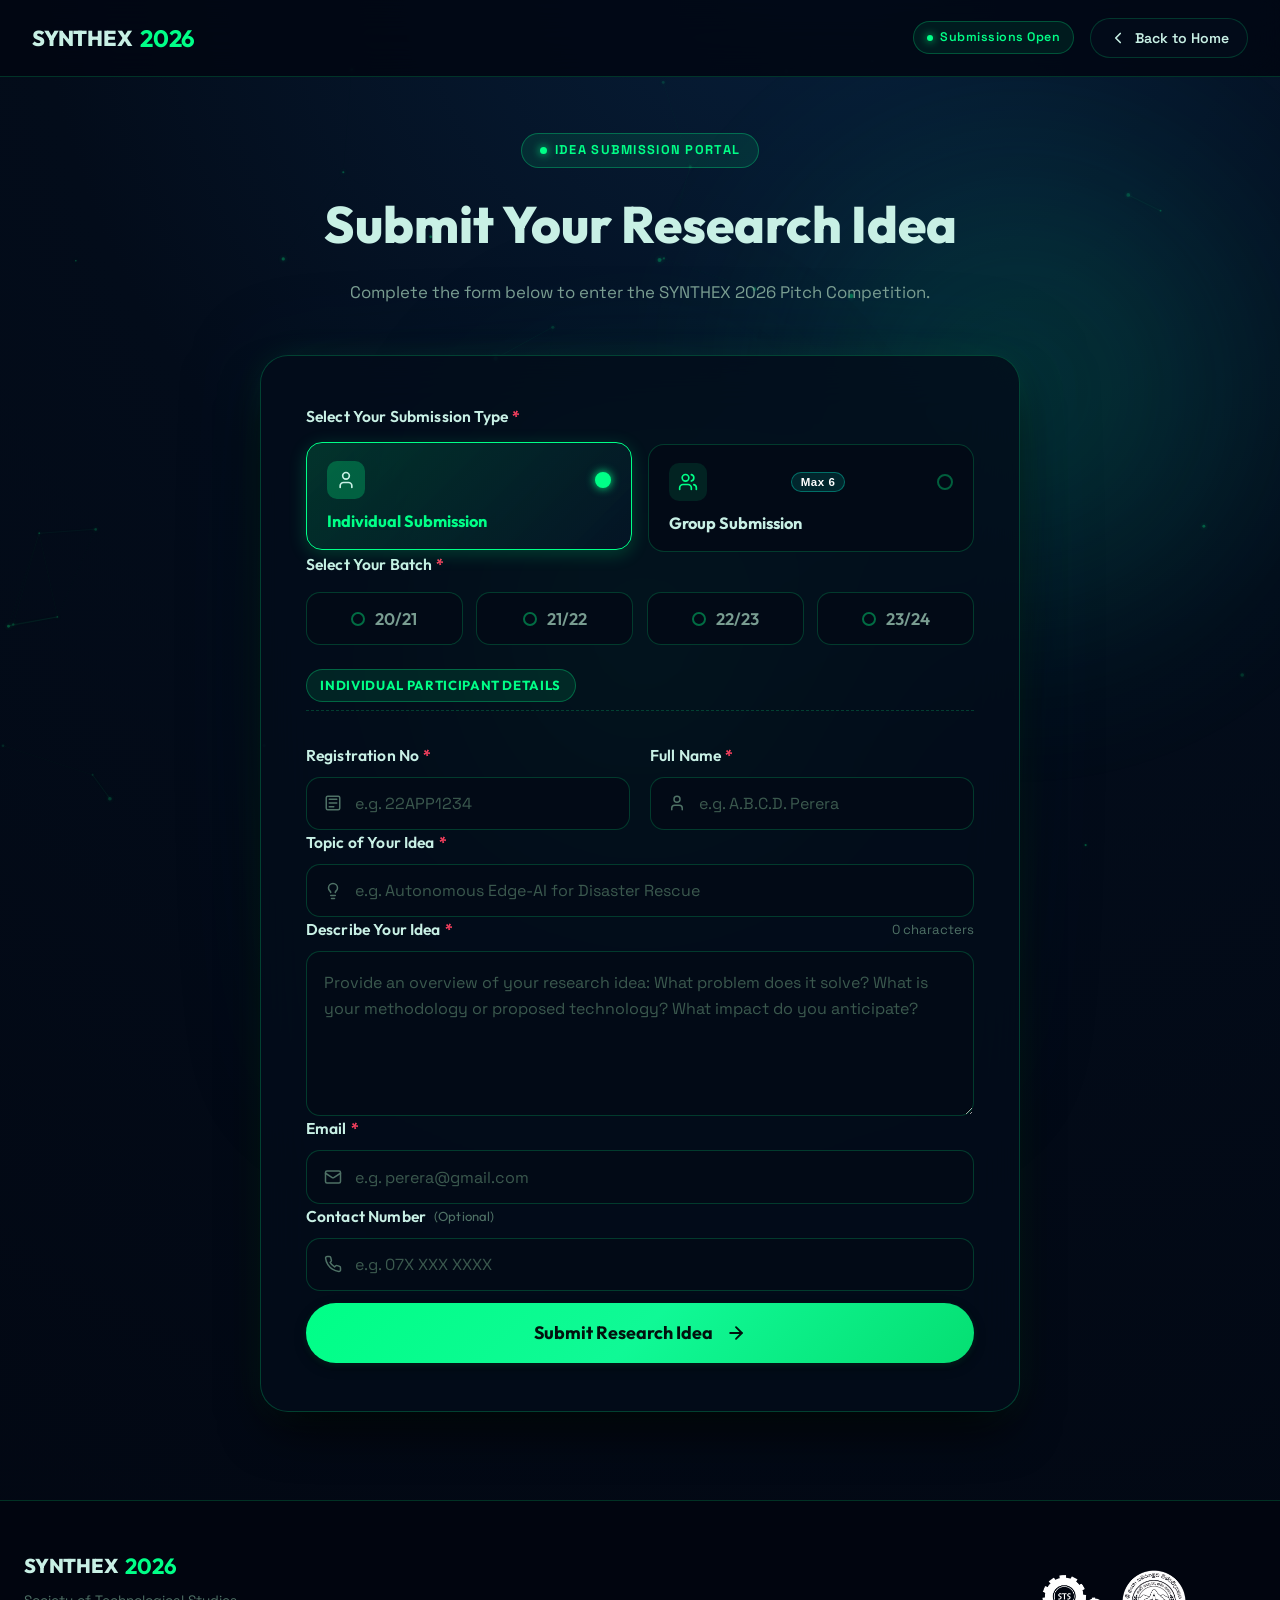
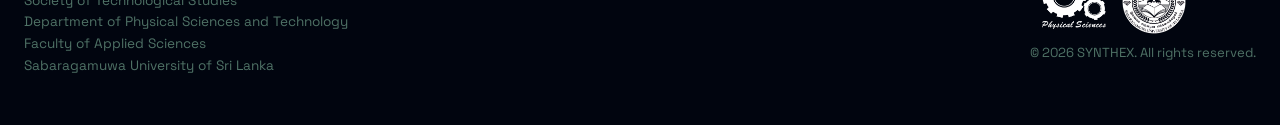
==== commit 7a5e253b: "Reduced lagging" ====
--- a/submit.html
+++ b/submit.html
@@ -605,9 +605,9 @@
       </div>
 
       <div class="footer-right">
-        <p class="copyright">© 2026 SYNTHEX. All rights reserved.</p>
         <img src="STS.png" alt="STS Logo" class="footer-sts-logo">
         <img src="SUSL.png" alt="SUSL Logo" class="footer-sts-logo">
+        <p class="copyright">© 2026 SYNTHEX. All rights reserved.</p>
       </div>
     </div>
   </footer>
--- a/styles.css
+++ b/styles.css
@@ -66,6 +66,9 @@
   scroll-behavior: smooth;
   font-size: 16px;
   background-color: var(--bg-deep);
+  overflow-x: hidden;
+  width: 100%;
+  max-width: 100%;
 }
 
 body {
@@ -74,6 +77,8 @@
   background: radial-gradient(circle at 65% -5%, #071f3a 0%, var(--bg-main) 40%, var(--bg-deep) 100%);
   min-height: 100vh;
   overflow-x: hidden;
+  width: 100%;
+  max-width: 100%;
   line-height: 1.6;
   position: relative;
   -webkit-font-smoothing: antialiased;
@@ -503,12 +508,16 @@
   justify-content: center;
   padding: 3.5rem 1.5rem 2.5rem;
   z-index: 10;
+  overflow-x: clip;
+  width: 100%;
+  max-width: 100%;
 }
 
 .hero-wrapper {
   max-width: 1280px;
   margin: 0 auto;
   width: 100%;
+  box-sizing: border-box;
 }
 
 .hero-grid {
@@ -516,11 +525,14 @@
   grid-template-columns: 1.08fr 0.92fr;
   gap: 3.5rem;
   align-items: center;
+  width: 100%;
+  max-width: 100%;
 }
 
 /* Left Column Typography */
 .hero-left {
   text-align: left;
+  max-width: 100%;
 }
 
 .hero-badge {
@@ -539,22 +551,28 @@
   margin-bottom: 1.8rem;
   backdrop-filter: blur(10px);
   box-shadow: 0 4px 18px rgba(0, 0, 0, 0.4);
+  max-width: 100%;
+  box-sizing: border-box;
 }
 
 .sparkle {
   color: var(--accent-green);
   font-size: 0.8rem;
+  flex-shrink: 0;
 }
 
 /* SYNTHEX: Large Capital Title with Electric Green Gradient (Strictly Zero White) */
 .hero-title {
   font-family: var(--font-heading-display);
-  font-size: clamp(3.4rem, 7.5vw, 5.8rem);
+  font-size: clamp(2.4rem, 6.2vw, 5.5rem);
   text-transform: uppercase;
-  letter-spacing: 0.05em;
-  line-height: 0.95;
+  letter-spacing: 0.04em;
+  line-height: 0.98;
   margin-bottom: 0.5rem;
   position: relative;
+  max-width: 100%;
+  word-break: normal;
+  overflow-wrap: break-word;
   
   /* Luminous Electric Green Gradient - No White */
   background: linear-gradient(
@@ -575,17 +593,19 @@
 /* Pitch Competition Subtitle (Directly Below SYNTHEX) */
 .hero-subtitle-container {
   margin-bottom: 1.6rem;
+  max-width: 100%;
 }
 
 .hero-subtitle {
   font-family: var(--font-display);
-  font-size: clamp(1.2rem, 2.4vw, 1.85rem);
+  font-size: clamp(1rem, 2.2vw, 1.85rem);
   font-weight: 600;
-  letter-spacing: 0.28em;
+  letter-spacing: 0.22em;
   text-transform: uppercase;
   color: #a7f3d0;
   position: relative;
   display: inline-block;
+  max-width: 100%;
 }
 
 .hero-subtitle::after {
@@ -598,7 +618,7 @@
 }
 
 .hero-description {
-  font-size: clamp(1.05rem, 1.8vw, 1.2rem);
+  font-size: clamp(1rem, 1.8vw, 1.18rem);
   color: var(--text-muted);
   max-width: 540px;
   margin-bottom: 2.5rem;
@@ -612,6 +632,7 @@
   flex-wrap: wrap;
   gap: 1.15rem;
   margin-bottom: 1rem;
+  max-width: 100%;
 }
 
 /* "Submit Your Idea" Hero Button (Solid Electric Green Pill) */
@@ -698,22 +719,24 @@
   align-items: center;
   justify-content: center;
   cursor: pointer;
+  will-change: transform;
+  transform: translateZ(0);
   animation: floatBulb 6s ease-in-out infinite;
   user-select: none;
   transition: transform 0.4s cubic-bezier(0.34, 1.56, 0.64, 1);
 }
 
 .idea-bulb-wrapper:hover {
-  transform: translateY(-8px) scale(1.02);
+  transform: translateY(-8px) scale(1.02) translateZ(0);
 }
 
 /* Floating Bulb Animation */
 @keyframes floatBulb {
   0%, 100% {
-    transform: translateY(0px) rotate(0deg);
+    transform: translateY(0px) rotate(0deg) translateZ(0);
   }
   50% {
-    transform: translateY(-14px) rotate(1deg);
+    transform: translateY(-12px) rotate(1deg) translateZ(0);
   }
 }
 
@@ -722,26 +745,26 @@
   position: absolute;
   top: 42%;
   left: 50%;
-  transform: translate(-50%, -50%);
-  width: 380px;
-  height: 380px;
+  transform: translate(-50%, -50%) translateZ(0);
+  width: min(380px, 85vw);
+  height: min(380px, 85vw);
   background: radial-gradient(circle, rgba(0, 255, 135, 0.45) 0%, rgba(0, 245, 212, 0.22) 40%, rgba(3, 14, 28, 0.05) 65%, transparent 75%);
-  filter: blur(55px);
+  filter: blur(45px);
   border-radius: 50%;
   pointer-events: none;
   z-index: 0;
+  will-change: transform, opacity;
   animation: auraBreathe 4s ease-in-out infinite alternate;
 }
 
 @keyframes auraBreathe {
   0% {
-    transform: translate(-50%, -50%) scale(0.88);
+    transform: translate(-50%, -50%) scale(0.9) translateZ(0);
     opacity: 0.65;
   }
   100% {
-    transform: translate(-50%, -50%) scale(1.2);
-    opacity: 0.95;
-    filter: blur(65px);
+    transform: translate(-50%, -50%) scale(1.15) translateZ(0);
+    opacity: 0.9;
   }
 }
 
@@ -750,12 +773,13 @@
   position: absolute;
   top: 40%;
   left: 50%;
-  transform: translate(-50%, -50%);
-  width: 440px;
-  height: 440px;
+  transform: translate(-50%, -50%) translateZ(0);
+  width: min(420px, 90vw);
+  height: min(420px, 90vw);
   pointer-events: none;
   z-index: 0;
   opacity: 0.45;
+  overflow: hidden;
 }
 
 .bulb-ray {
@@ -906,7 +930,7 @@
 /* Chip 3: Bottom Right */
 .chip-bottom-right {
   bottom: 16%;
-  right: -2%;
+  right: 1%;
   animation: floatChip3 5.5s ease-in-out infinite 1.5s;
 }
 
@@ -962,8 +986,9 @@
 
 .cards-grid {
   display: grid;
-  grid-template-columns: repeat(auto-fit, minmax(300px, 1fr));
+  grid-template-columns: repeat(auto-fit, minmax(min(100%, 280px), 1fr));
   gap: 1.85rem;
+  max-width: 100%;
 }
 
 .feature-card {
@@ -1288,11 +1313,11 @@
 .type-badge {
   font-size: 0.72rem;
   font-weight: 700;
+  color: #FFFFFF;
   letter-spacing: 0.05em;
   padding: 0.2rem 0.55rem;
   border-radius: 999px;
   background: rgba(0, 245, 212, 0.12);
-  color: var(--accent-cyan);
   border: 1px solid rgba(0, 245, 212, 0.35);
   margin-left: auto;
   margin-right: 0.5rem;
@@ -2221,9 +2246,11 @@
 }
 
 /* ==========================================================================
-   RESPONSIVE DESIGN (Tablets & Mobile Phones)
+   RESPONSIVE DESIGN SYSTEM (Desktop, Tablet, Mobile)
+   Airtight responsive styles to guarantee zero horizontal overflow on any device
    ========================================================================== */
 
+/* 1. TABLET & SMALL LAPTOPS (<= 1024px) */
 @media (max-width: 1024px) {
   .hero-grid {
     grid-template-columns: 1fr;
@@ -2237,6 +2264,10 @@
     align-items: center;
   }
 
+  .hero-title {
+    font-size: clamp(2.6rem, 6.5vw, 4.2rem);
+  }
+
   .hero-subtitle::after {
     margin: 0.4rem auto 0;
   }
@@ -2245,12 +2276,69 @@
     justify-content: center;
   }
 
-  .hero-dock-bar {
-    grid-template-columns: repeat(3, 1fr);
-  }
-}
-
+  .hero-right {
+    max-width: 380px;
+    margin: 0 auto;
+  }
+}
+
+/* 2. TABLET PORTRAIT & LARGE MOBILE (<= 768px) */
 @media (max-width: 768px) {
+  html, body {
+    overflow-x: hidden;
+    width: 100%;
+    max-width: 100%;
+  }
+
+  /* GPU Scroll Optimization: Replace expensive real-time backdrop blur on mobile with sleek solid glass tint */
+  .navbar {
+    backdrop-filter: none !important;
+    -webkit-backdrop-filter: none !important;
+    background: rgba(2, 7, 18, 0.95) !important;
+  }
+
+  .modern-form {
+    backdrop-filter: none !important;
+    -webkit-backdrop-filter: none !important;
+    background: rgba(3, 14, 28, 0.95) !important;
+  }
+
+  .feature-card {
+    backdrop-filter: none !important;
+    -webkit-backdrop-filter: none !important;
+    background: rgba(3, 14, 28, 0.92) !important;
+  }
+
+  .form-glow-backdrop {
+    display: none !important;
+  }
+
+  .cta-secondary-btn {
+    backdrop-filter: none !important;
+    -webkit-backdrop-filter: none !important;
+    background: rgba(3, 14, 28, 0.9) !important;
+  }
+
+  .hero-badge {
+    backdrop-filter: none !important;
+    -webkit-backdrop-filter: none !important;
+    background: rgba(3, 14, 28, 0.9) !important;
+  }
+
+  .bulb-chip {
+    backdrop-filter: none !important;
+    -webkit-backdrop-filter: none !important;
+    background: rgba(3, 14, 28, 0.92) !important;
+  }
+
+  .aurora-glow-container {
+    opacity: 0.35;
+  }
+
+  .aurora-glow-blob {
+    filter: blur(40px) !important;
+  }
+
   .nav-menu {
     display: none;
   }
@@ -2260,29 +2348,104 @@
   }
 
   .nav-container {
-    padding: 1rem 1.25rem;
+    padding: 0.9rem 1.25rem;
+    gap: 0.75rem;
+  }
+
+  .brand-logo {
+    font-size: 1.2rem;
+  }
+
+  .nav-cta-btn {
+    padding: 0.45rem 1.1rem;
+    font-size: 0.82rem;
   }
 
   .hero-section {
-    padding: 3rem 1.25rem 2rem;
-  }
-
-  .hero-dock-bar {
-    grid-template-columns: repeat(3, 1fr);
-    padding: 0.85rem;
-    gap: 0.5rem;
+    padding: 2.8rem 1.25rem 2rem;
+    overflow-x: clip;
+  }
+
+  .hero-title {
+    font-size: clamp(2.1rem, 7.5vw, 3.2rem);
+    letter-spacing: 0.03em;
+  }
+
+  .hero-subtitle {
+    font-size: 1.05rem;
+    letter-spacing: 0.16em;
+  }
+
+  .hero-badge {
+    font-size: 0.76rem;
+    padding: 0.38rem 0.95rem;
+    letter-spacing: 0.04em;
+    max-width: 100%;
+    text-align: center;
+  }
+
+  .hero-description {
+    font-size: 1.02rem;
+    max-width: 500px;
+    margin-bottom: 2rem;
+  }
+
+  /* Bulb scaling for tablets */
+  .hero-right {
+    max-width: 340px;
+    margin: 0 auto;
+  }
+
+  .idea-bulb-wrapper {
+    max-width: 320px;
+  }
+
+  .bulb-glow-aura {
+    width: 260px;
+    height: 260px;
+  }
+
+  .bulb-rays-container {
+    width: 280px;
+    height: 280px;
+  }
+
+  .bulb-ray {
+    width: 90px;
+  }
+
+  /* Cards grid */
+  .highlights-section {
+    padding: 3.5rem 1.25rem 2.5rem;
+  }
+
+  .cards-grid {
+    grid-template-columns: 1fr;
+    gap: 1.35rem;
+  }
+
+  /* Submit Form */
+  .form-section,
+  .form-standalone-section {
+    padding: 2.5rem 1.25rem 3.5rem;
+  }
+
+  .form-main-title {
+    font-size: 2.1rem;
   }
 
   .modern-form {
-    padding: 2.2rem 1.5rem;
+    padding: 2.2rem 1.4rem;
+    border-radius: 20px;
+    gap: 1.5rem;
+  }
+
+  .type-toggle-container {
+    grid-template-columns: 1fr;
   }
 
   .batch-pills-container {
     grid-template-columns: repeat(2, 1fr);
-  }
-
-  .type-toggle-container {
-    grid-template-columns: 1fr;
   }
 
   .members-table th,
@@ -2315,34 +2478,404 @@
     flex-direction: column;
     text-align: center;
     align-items: center;
-  }
-}
-
+    gap: 1.25rem;
+  }
+}
+
+/* 3. MOBILE PHONES (<= 480px) - e.g. Huawei Nova Y61 (360px), iPhone (390px), Galaxy (360-412px) */
 @media (max-width: 480px) {
+  .nav-container {
+    padding: 0.75rem 0.9rem;
+    gap: 0.5rem;
+  }
+
+  .brand-logo {
+    font-size: 1.12rem;
+    gap: 0.45rem;
+  }
+
+  .nav-cta-btn {
+    padding: 0.4rem 0.85rem;
+    font-size: 0.78rem;
+    white-space: nowrap;
+  }
+
+  .nav-back-btn {
+    padding: 0.4rem 0.85rem;
+    font-size: 0.78rem;
+  }
+
+  .hero-section {
+    padding: 1.8rem 0.85rem 1.5rem;
+    overflow-x: clip;
+  }
+
+  .hero-badge {
+    font-size: 0.68rem;
+    padding: 0.35rem 0.75rem;
+    gap: 0.35rem;
+    letter-spacing: 0.03em;
+    margin-bottom: 1.15rem;
+    white-space: normal;
+    text-align: center;
+    line-height: 1.35;
+    max-width: 100%;
+  }
+
+  /* SYNTHEX Title: Proportional scaling so it NEVER overflows horizontally on 360px screens */
   .hero-title {
-    font-size: 3.2rem;
+    font-size: clamp(1.85rem, 8.8vw, 2.35rem);
+    letter-spacing: 0.02em;
+    line-height: 1.05;
+    margin-bottom: 0.35rem;
+    word-break: normal;
   }
 
   .hero-subtitle {
-    font-size: 1.15rem;
-    letter-spacing: 0.18em;
-  }
-
-  .hero-dock-bar {
-    grid-template-columns: repeat(2, 1fr);
+    font-size: 0.92rem;
+    letter-spacing: 0.12em;
+  }
+
+  .hero-subtitle-container {
+    margin-bottom: 1.15rem;
+  }
+
+  .hero-description {
+    font-size: 0.94rem;
+    line-height: 1.6;
+    margin-bottom: 1.6rem;
+    padding: 0 0.2rem;
+  }
+
+  /* Buttons: Full-width stacked with comfortable touch targets that fit 100% of screen */
+  .hero-actions {
+    flex-direction: column;
+    width: 100%;
+    gap: 0.75rem;
+    align-items: stretch;
   }
 
   .cta-primary-btn {
     width: 100%;
     justify-content: center;
+    padding: 0.82rem 1.25rem;
+    font-size: 0.96rem;
+    box-sizing: border-box;
+    text-align: center;
   }
 
   .cta-secondary-btn {
     width: 100%;
     justify-content: center;
+    padding: 0.8rem 1.25rem;
+    font-size: 0.92rem;
+    box-sizing: border-box;
+    text-align: center;
+  }
+
+  /* Idea Bulb: Scaled to fit comfortably on 360px viewports without radiating outside screen */
+  .hero-right {
+    max-width: 280px;
+    margin: 0 auto;
+    overflow: visible;
+  }
+
+  .idea-bulb-wrapper {
+    max-width: 250px;
+  }
+
+  .bulb-glow-aura {
+    width: 200px;
+    height: 200px;
+  }
+
+  .bulb-rays-container {
+    width: 210px;
+    height: 210px;
+  }
+
+  .bulb-ray {
+    width: 65px;
+  }
+
+  .bulb-chip {
+    padding: 0.28rem 0.6rem;
+    gap: 0.3rem;
+  }
+
+  .chip-text {
+    font-size: 0.66rem;
+  }
+
+  .chip-sparkle {
+    font-size: 0.7rem;
+  }
+
+  .chip-top-left {
+    left: 0;
+    top: 4%;
+  }
+
+  .chip-top-right {
+    right: 0;
+    top: 4%;
+  }
+
+  .chip-bottom-right {
+    right: 0;
+    bottom: 8%;
+  }
+
+  /* Highlights Section */
+  .highlights-section {
+    padding: 2.5rem 0.85rem 1.8rem;
+  }
+
+  .section-tag {
+    font-size: 0.75rem;
+  }
+
+  .section-title {
+    font-size: 1.6rem;
+  }
+
+  .section-desc {
+    font-size: 0.9rem;
+    line-height: 1.55;
+  }
+
+  .feature-card {
+    padding: 1.4rem 1.1rem;
+    border-radius: 16px;
+  }
+
+  .feature-card h3 {
+    font-size: 1.15rem;
+  }
+
+  .feature-card p {
+    font-size: 0.88rem;
+  }
+
+  /* Submit Form Section */
+  .form-section,
+  .form-standalone-section {
+    padding: 1.5rem 0.75rem 2.8rem;
+  }
+
+  .form-pill {
+    font-size: 0.72rem;
+    padding: 0.32rem 0.8rem;
+  }
+
+  .form-main-title {
+    font-size: 1.6rem;
+  }
+
+  .form-sub-desc {
+    font-size: 0.88rem;
+    padding: 0 0.4rem;
+  }
+
+  .form-card-wrapper {
+    width: 100%;
+    max-width: 100%;
+  }
+
+  .modern-form {
+    padding: 1.5rem 0.95rem;
+    border-radius: 18px;
+    gap: 1.35rem;
+  }
+
+  .form-label {
+    font-size: 0.9rem;
+  }
+
+  .form-control {
+    padding: 0.78rem 0.9rem 0.78rem 2.5rem;
+    font-size: 0.9rem;
+    border-radius: 12px;
+  }
+
+  .input-icon {
+    left: 0.8rem;
+  }
+
+  .form-textarea {
+    padding: 0.85rem;
+    min-height: 110px;
+    font-size: 0.9rem;
+  }
+
+  .type-toggle-btn {
+    padding: 0.9rem 0.95rem;
+    border-radius: 14px;
+  }
+
+  .type-title {
+    font-size: 0.95rem;
+  }
+
+  .batch-pill {
+    padding: 0.72rem 0.3rem;
+    font-size: 0.9rem;
+    gap: 0.4rem;
+  }
+
+  .batch-radio {
+    width: 12px;
+    height: 12px;
+  }
+
+  /* Dynamic Members Table Mobile */
+  .members-header-bar {
+    flex-direction: column;
+    align-items: flex-start;
+    gap: 0.45rem;
+  }
+
+  .members-count-pill {
+    font-size: 0.76rem;
+    padding: 0.25rem 0.65rem;
+  }
+
+  .members-table-container {
+    border-radius: 12px;
+  }
+
+  .members-footer-bar {
+    flex-direction: column;
+    align-items: stretch;
+    gap: 0.65rem;
+  }
+
+  .add-member-btn {
+    width: 100%;
+    justify-content: center;
+    padding: 0.65rem 1rem;
+    font-size: 0.88rem;
+  }
+
+  .max-members-alert {
+    width: 100%;
+    justify-content: center;
+    font-size: 0.78rem;
+    padding: 0.45rem 0.75rem;
+  }
+
+  .submit-action-btn {
+    padding: 0.85rem 1.25rem;
+    font-size: 0.98rem;
+    border-radius: 999px;
+  }
+
+  /* Submissions Closed Card */
+  .submissions-closed-card {
+    padding: 2rem 0.8rem;
+  }
+
+  .closed-title {
+    font-size: 1.45rem;
+  }
+
+  .closed-description {
+    font-size: 0.88rem;
+    line-height: 1.55;
   }
 
   .closed-info-grid {
     grid-template-columns: 1fr;
-  }
-}
+    gap: 0.75rem;
+  }
+
+  .closed-info-item {
+    padding: 0.9rem 0.8rem;
+  }
+
+  .closed-home-btn {
+    width: 100%;
+    justify-content: center;
+    padding: 0.75rem 1.25rem;
+    font-size: 0.9rem;
+  }
+
+  /* Modal */
+  .modal-backdrop {
+    padding: 0.75rem;
+  }
+
+  .modal-card {
+    padding: 1.75rem 1.1rem;
+    border-radius: 18px;
+  }
+
+  .modal-title {
+    font-size: 1.35rem;
+  }
+
+  .modal-desc {
+    font-size: 0.86rem;
+  }
+
+  .receipt-box {
+    padding: 0.85rem;
+  }
+
+  .receipt-row {
+    font-size: 0.8rem;
+  }
+
+  /* Footer */
+  .footer {
+    padding: 2.2rem 1rem;
+  }
+
+  .footer-tagline {
+    font-size: 0.82rem;
+  }
+
+  .footer-sts-logo {
+    width: 52px;
+  }
+}
+
+/* 4. COMPACT MOBILE SCREENS (<= 360px) - e.g. smaller screens, Galaxy Fold, tight viewports */
+@media (max-width: 360px) {
+  .hero-title {
+    font-size: 1.85rem;
+    letter-spacing: 0.01em;
+  }
+
+  .hero-subtitle {
+    font-size: 0.84rem;
+    letter-spacing: 0.08em;
+  }
+
+  .brand-logo {
+    font-size: 1.05rem;
+  }
+
+  .nav-cta-btn {
+    padding: 0.35rem 0.7rem;
+    font-size: 0.75rem;
+  }
+
+  .hero-right {
+    max-width: 240px;
+  }
+
+  .idea-bulb-wrapper {
+    max-width: 220px;
+  }
+
+  .cta-primary-btn,
+  .cta-secondary-btn {
+    padding: 0.75rem 1rem;
+    font-size: 0.88rem;
+  }
+
+  .modern-form {
+    padding: 1.35rem 0.8rem;
+  }
+}
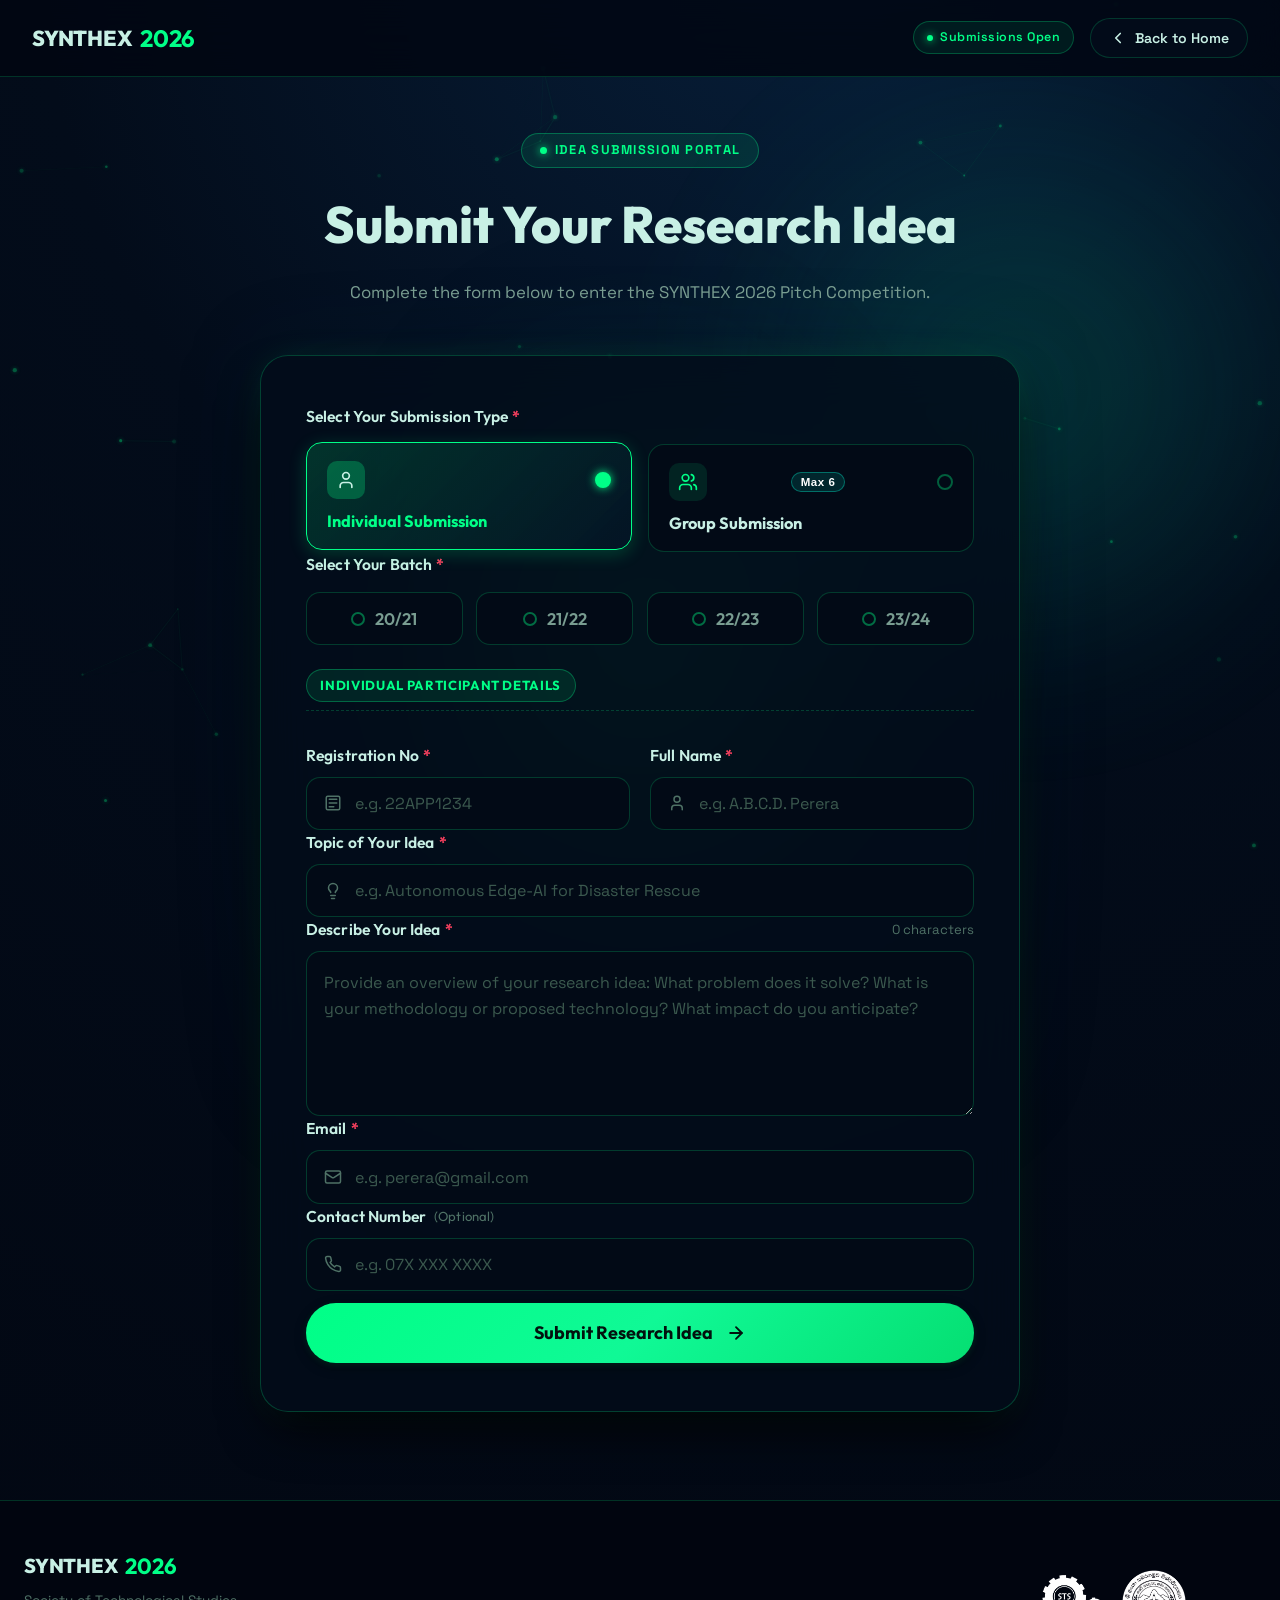
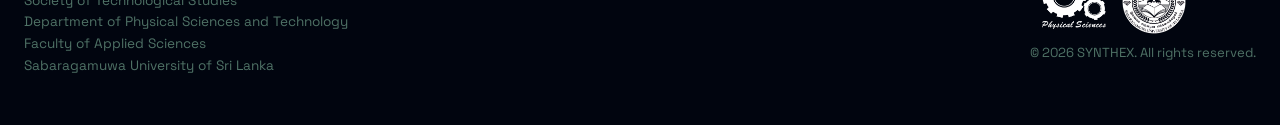
==== commit 707312e4: "Some changes" ====
--- a/submit.html
+++ b/submit.html
@@ -7,7 +7,7 @@
   <meta name="description" content="Submit your innovative research idea for the SYNTHEX 2026 Pitch Competition.">
   
   <!-- Favicon -->
-  <link rel="icon" type="image/svg+xml" href="data:image/svg+xml,<svg xmlns='http://www.w3.org/2000/svg' viewBox='0 0 100 100'><text y='.9em' font-size='90'>⚡</text></svg>">
+  <link rel="icon" type="image/svg+xml" href="data:image/svg+xml,<svg xmlns='http://www.w3.org/2000/svg' viewBox='0 0 100 100'><text y='.9em' font-size='90'>💡</text></svg>">
   
   <!-- Fonts: Space Grotesk & Outfit -->
   <link rel="preconnect" href="https://fonts.googleapis.com">
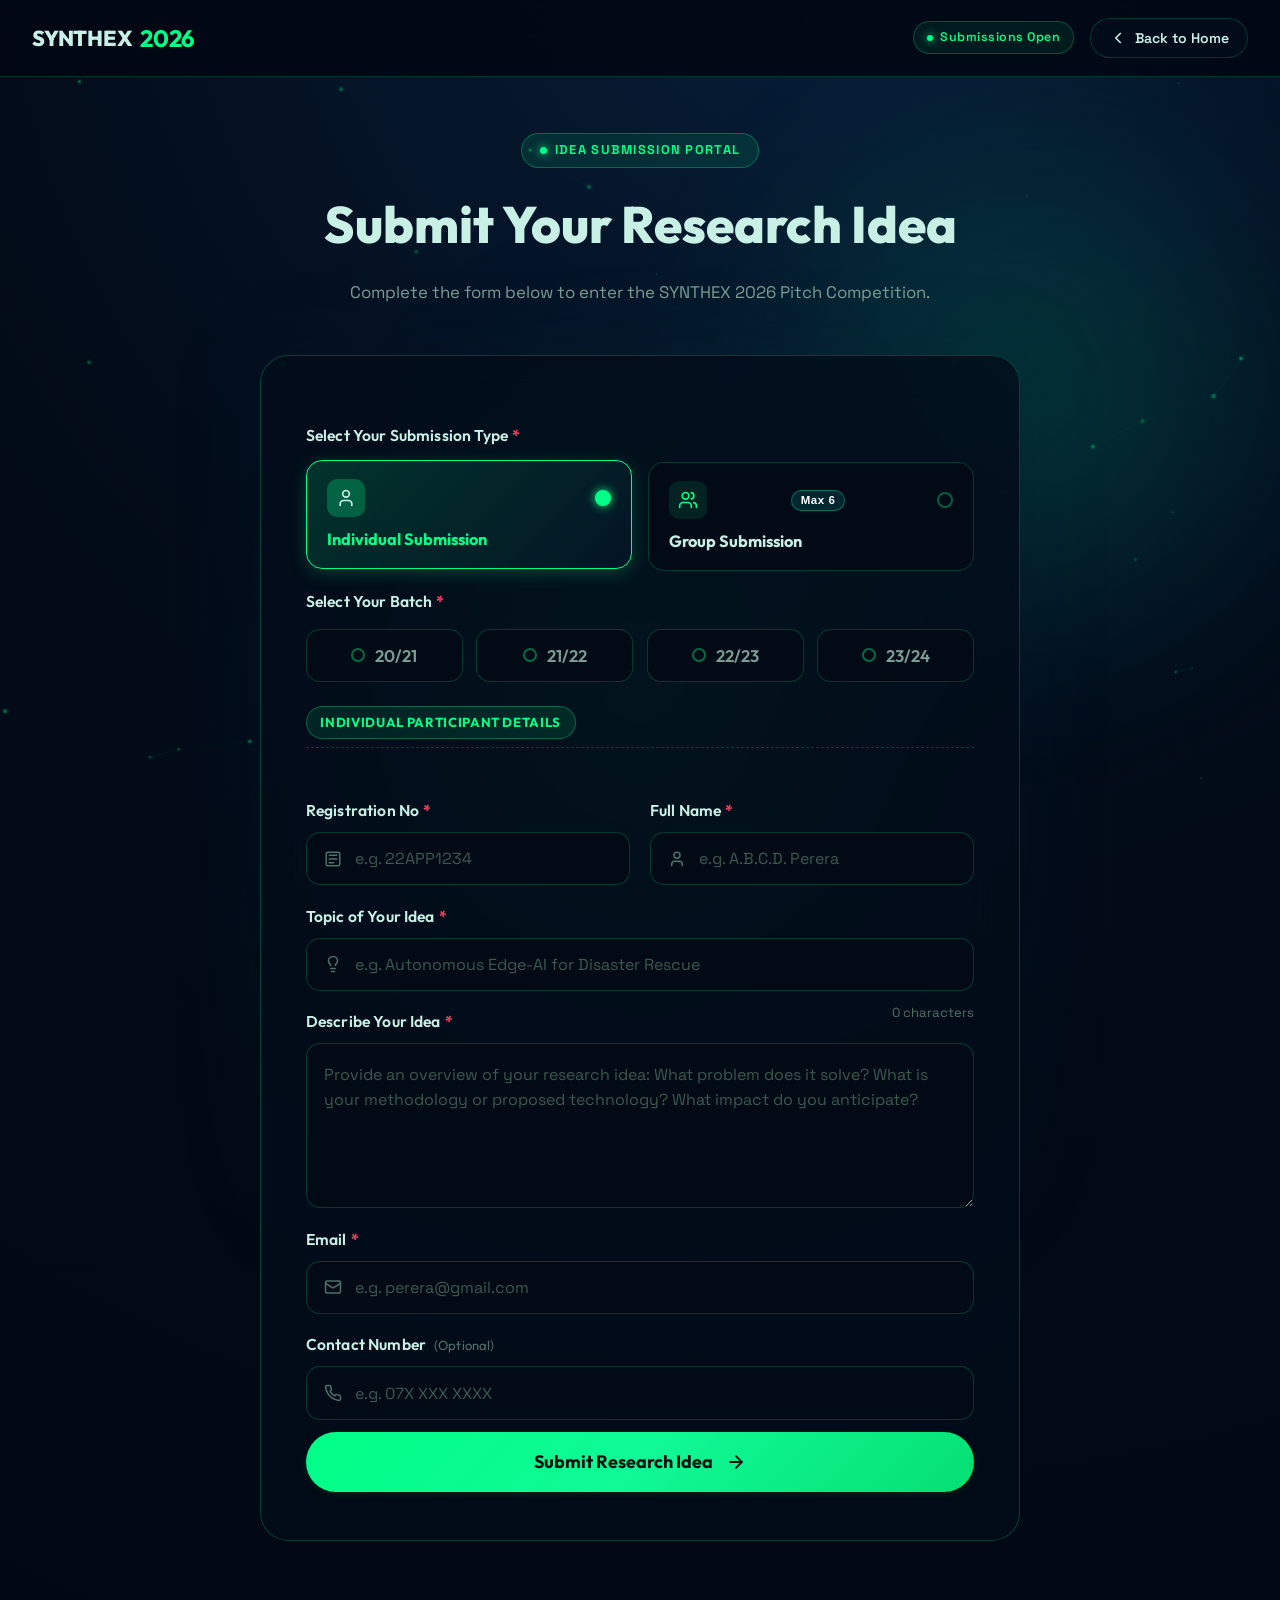
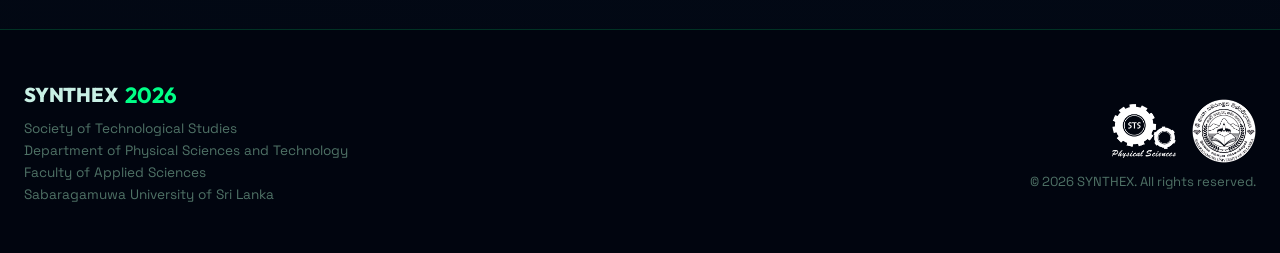
==== commit a6b733b8: "Added about us page" ====
--- a/submit.html
+++ b/submit.html
@@ -605,8 +605,10 @@
       </div>
 
       <div class="footer-right">
-        <img src="STS.png" alt="STS Logo" class="footer-sts-logo">
-        <img src="SUSL.png" alt="SUSL Logo" class="footer-sts-logo">
+        <div class="footer-logos-group">
+          <img src="STS.png" alt="STS Logo" class="footer-sts-logo">
+          <img src="SUSL.png" alt="SUSL Logo" class="footer-sts-logo">
+        </div>
         <p class="copyright">© 2026 SYNTHEX. All rights reserved.</p>
       </div>
     </div>
--- a/styles.css
+++ b/styles.css
@@ -194,7 +194,6 @@
 .footer-sts-logo {
   width: 64px;
   height: auto;
-  margin-left: 0.75rem;
   margin-top: 0.5rem;
 }
 
@@ -699,6 +698,44 @@
   transform: translateY(-2px);
 }
 
+/* "About Us" Hero Button */
+.hero-about-btn {
+  background: rgba(4, 20, 38, 0.85);
+  border-color: rgba(0, 245, 212, 0.35);
+  color: #a7f3d0;
+}
+
+.hero-about-btn:hover {
+  border-color: var(--accent-teal);
+  color: var(--accent-teal);
+  box-shadow: 0 0 20px rgba(0, 245, 212, 0.3);
+}
+
+/* "Explore Tracks" Tertiary CTA */
+.cta-tertiary-btn {
+  display: inline-flex;
+  align-items: center;
+  justify-content: center;
+  gap: 0.45rem;
+  padding: 0.95rem 1.6rem;
+  font-family: var(--font-display);
+  font-size: 0.98rem;
+  font-weight: 600;
+  color: var(--text-muted);
+  background: rgba(3, 14, 28, 0.5);
+  border: 1px solid rgba(255, 255, 255, 0.12);
+  border-radius: 999px;
+  text-decoration: none;
+  transition: var(--transition-smooth);
+}
+
+.cta-tertiary-btn:hover {
+  border-color: rgba(0, 255, 135, 0.4);
+  color: var(--text-pure);
+  background: rgba(3, 14, 28, 0.8);
+  transform: translateY(-2px);
+}
+
 /* ==========================================================================
    RIGHT COLUMN: ANIMATED CYBERNETIC IDEA BULB (REPLACES SCHEMATIC)
    ========================================================================== */
@@ -1143,7 +1180,7 @@
   border: 1px solid rgba(0, 255, 135, 0.22);
   border-radius: 28px;
   padding: 3rem 2.8rem;
-  box-shadow: var(--shadow-card);
+  /* box-shadow: var(--shadow-card); */
   display: flex;
   flex-direction: column;
   gap: 2rem;
@@ -1172,6 +1209,7 @@
   display: flex;
   align-items: center;
   gap: 0.25rem;
+  padding-top: 1.15rem;
 }
 
 .required-star {
@@ -2230,9 +2268,30 @@
   gap: 1.5rem;
 }
 
+.footer-left {
+  display: flex;
+  flex-direction: column;
+  align-items: flex-start;
+}
+
+.footer-right {
+  display: flex;
+  flex-direction: column;
+  align-items: flex-end;
+  gap: 0.5rem;
+}
+
+.footer-logos-group {
+  display: flex;
+  align-items: center;
+  gap: 1rem;
+}
+
 .footer-logo {
   font-size: 1.25rem;
   margin-bottom: 0.35rem;
+  display: flex;
+  align-items: center;
 }
 
 .footer-tagline {
@@ -2243,6 +2302,231 @@
 .copyright {
   font-size: 0.82rem;
   color: var(--text-dim);
+}
+
+/* ==========================================================================
+   ABOUT PAGE STYLES (What is SYNTHEX 2026 & What is STS)
+   ========================================================================== */
+
+.about-page-main {
+  min-height: calc(100vh - 160px);
+  position: relative;
+  z-index: 10;
+  padding-bottom: 5rem;
+}
+
+.about-header-section {
+  padding: 4.5rem 1.5rem 2rem;
+  text-align: center;
+}
+
+.about-header-box {
+  max-width: 820px;
+  margin: 0 auto;
+}
+
+.about-badge {
+  display: inline-flex;
+  align-items: center;
+  gap: 0.5rem;
+  padding: 0.4rem 1.1rem;
+  background: rgba(0, 255, 135, 0.1);
+  border: 1px solid rgba(0, 255, 135, 0.3);
+  border-radius: 999px;
+  font-size: 0.8rem;
+  font-weight: 700;
+  letter-spacing: 0.1em;
+  color: var(--accent-green);
+  margin-bottom: 1.25rem;
+  text-transform: uppercase;
+}
+
+.about-main-title {
+  font-family: var(--font-display);
+  font-size: clamp(2.3rem, 5vw, 3.6rem);
+  font-weight: 800;
+  color: var(--text-pure);
+  letter-spacing: -0.02em;
+  margin-bottom: 0.85rem;
+  line-height: 1.15;
+}
+
+/* About Block Section for each part */
+.about-block-section {
+  padding: 2.5rem 1.5rem;
+  position: relative;
+}
+
+.about-block-card {
+  max-width: 1200px;
+  margin: 0 auto;
+  background: var(--bg-card);
+  border: 1px solid var(--border-subtle);
+  border-radius: 28px;
+  padding: 3.5rem 3.2rem;
+  position: relative;
+  overflow: hidden;
+  box-shadow: var(--shadow-card);
+  transition: var(--transition-smooth);
+}
+
+.about-block-card:hover {
+  border-color: rgba(0, 255, 135, 0.35);
+  box-shadow: 0 25px 60px -10px rgba(0, 0, 0, 0.9), 0 0 35px -5px rgba(0, 255, 135, 0.15);
+}
+
+.about-grid {
+  display: grid;
+  grid-template-columns: 1.15fr 0.85fr;
+  gap: 3.5rem;
+  align-items: center;
+}
+
+/* Left Content Column */
+.about-content {
+  display: flex;
+  flex-direction: column;
+  gap: 1.25rem;
+  text-align: left;
+}
+
+.about-tag-badge {
+  display: inline-flex;
+  align-items: center;
+  gap: 0.5rem;
+  padding: 0.35rem 0.9rem;
+  background: rgba(0, 255, 135, 0.08);
+  border: 1px solid rgba(0, 255, 135, 0.25);
+  border-radius: 999px;
+  font-size: 0.76rem;
+  font-weight: 700;
+  letter-spacing: 0.08em;
+  color: var(--accent-green);
+  text-transform: uppercase;
+  width: fit-content;
+}
+
+.about-heading {
+  font-family: var(--font-display);
+  font-size: clamp(1.9rem, 3.5vw, 2.75rem);
+  font-weight: 800;
+  color: var(--text-pure);
+  letter-spacing: -0.01em;
+  line-height: 1.2;
+}
+
+.about-text {
+  font-size: 1.02rem;
+  line-height: 1.75;
+  color: var(--text-main);
+}
+
+.about-text p {
+  margin-bottom: 0.95rem;
+}
+
+.about-text p:last-child {
+  margin-bottom: 0;
+}
+
+/* Right Visual Column */
+.about-visual-column {
+  display: flex;
+  align-items: center;
+  justify-content: center;
+  position: relative;
+  width: 100%;
+}
+
+.about-image-card {
+  position: relative;
+  border-radius: 22px;
+  overflow: hidden;
+  border: 1px solid rgba(0, 255, 135, 0.3);
+  background: rgba(2, 9, 20, 0.85);
+  box-shadow: 0 20px 50px rgba(0, 0, 0, 0.8), 0 0 35px rgba(0, 255, 135, 0.2);
+  width: 100%;
+  max-width: 480px;
+  display: flex;
+  align-items: center;
+  justify-content: center;
+  transition: var(--transition-spring);
+}
+
+.about-image-card:hover {
+  transform: translateY(-4px) scale(1.02);
+  border-color: var(--accent-green);
+  box-shadow: 0 25px 60px rgba(0, 0, 0, 0.9), 0 0 45px rgba(0, 255, 135, 0.35);
+}
+
+.about-image {
+  width: 100%;
+  height: auto;
+  display: block;
+  object-fit: cover;
+  border-radius: 20px;
+}
+
+/* STS Logo Visual Card */
+.about-sts-logo-card {
+  padding: 3.5rem 2.5rem;
+  display: flex;
+  flex-direction: column;
+  align-items: center;
+  justify-content: center;
+  /* background: radial-gradient(circle at 50% 50%, rgba(0, 255, 135, 0.1) 0%, rgba(2, 10, 22, 0.85) 70%); */
+  border: 1px solid rgba(0, 255, 135, 0.3);
+  border-radius: 24px;
+  position: relative;
+  width: 100%;
+  max-width: 480px;
+  /* box-shadow: 0 20px 50px rgba(0, 0, 0, 0.8), 0 0 35px rgba(0, 255, 135, 0.15); */
+  transition: var(--transition-spring);
+}
+
+.about-sts-logo-card:hover {
+  transform: translateY(-4px) scale(1.02);
+  border-color: var(--accent-green);
+  box-shadow: 0 25px 60px rgba(0, 0, 0, 0.9), 0 0 45px rgba(0, 255, 135, 0.3);
+}
+
+.sts-card-glow {
+  position: absolute;
+  width: 180px;
+  height: 180px;
+  border-radius: 50%;
+  background: radial-gradient(circle, rgba(0, 255, 135, 0.35) 0%, transparent 70%);
+  filter: blur(40px);
+  pointer-events: none;
+  z-index: 1;
+}
+
+.about-sts-logo {
+  max-width: 250px;
+  width: 100%;
+  height: auto;
+  position: relative;
+  z-index: 2;
+  /* filter: drop-shadow(0 0 20px rgba(0, 255, 135, 0.35)); */
+  transition: transform 0.3s ease;
+}
+
+.about-sts-logo-card:hover .about-sts-logo {
+  transform: scale(1.04);
+  /* filter: drop-shadow(0 0 30px rgba(0, 255, 135, 0.55)); */
+}
+
+.sts-caption {
+  margin-top: 1.5rem;
+  font-family: var(--font-display);
+  font-size: 0.95rem;
+  font-weight: 700;
+  letter-spacing: 0.08em;
+  color: var(--accent-green);
+  text-transform: uppercase;
+  position: relative;
+  z-index: 2;
+  text-align: center;
 }
 
 /* ==========================================================================
@@ -2279,6 +2563,16 @@
   .hero-right {
     max-width: 380px;
     margin: 0 auto;
+  }
+
+  .about-grid {
+    grid-template-columns: 1fr;
+    gap: 2.5rem;
+  }
+
+  .about-content {
+    text-align: center;
+    align-items: center;
   }
 }
 
@@ -2479,6 +2773,67 @@
     text-align: center;
     align-items: center;
     gap: 1.25rem;
+  }
+
+  .footer-left {
+    display: flex;
+    flex-direction: column;
+    align-items: center;
+    text-align: center;
+    width: 100%;
+  }
+
+  .footer-logo {
+    display: flex;
+    justify-content: center;
+    align-items: center;
+    width: 100%;
+    text-align: center;
+  }
+
+  .footer-tagline {
+    text-align: center;
+  }
+
+  .footer-right {
+    display: flex;
+    flex-direction: column;
+    align-items: center;
+    text-align: center;
+    width: 100%;
+  }
+
+  .footer-logos-group {
+    justify-content: center;
+  }
+
+  /* About Page Responsive (768px) */
+  .about-header-section {
+    padding: 3rem 1.25rem 1.5rem;
+  }
+
+  .about-block-section {
+    padding: 1.75rem 1.25rem;
+  }
+
+  .about-block-card {
+    padding: 2.2rem 1.5rem;
+    border-radius: 20px;
+    backdrop-filter: none !important;
+    -webkit-backdrop-filter: none !important;
+    background: rgba(3, 14, 28, 0.94) !important;
+  }
+
+  .about-heading {
+    font-size: 1.8rem;
+  }
+
+  .about-sts-logo-card {
+    padding: 2.5rem 1.5rem;
+  }
+
+  .about-sts-logo {
+    max-width: 200px;
   }
 }
 
@@ -2826,17 +3181,86 @@
     font-size: 0.8rem;
   }
 
+  /* About Page Responsive (480px) */
+  .about-header-section {
+    padding: 2rem 0.85rem 1.25rem;
+  }
+
+  .about-block-section {
+    padding: 1.25rem 0.85rem;
+  }
+
+  .about-block-card {
+    padding: 1.6rem 1rem;
+    border-radius: 18px;
+  }
+
+  .about-main-title {
+    font-size: 1.75rem;
+  }
+
+  .about-heading {
+    font-size: 1.45rem;
+  }
+
+  .about-text {
+    font-size: 0.92rem;
+    line-height: 1.65;
+  }
+
+  .about-sts-logo {
+    max-width: 170px;
+  }
+
   /* Footer */
   .footer {
     padding: 2.2rem 1rem;
   }
 
+  .footer-left {
+    display: flex;
+    flex-direction: column;
+    align-items: center;
+    text-align: center;
+    width: 100%;
+  }
+
+  .footer-logo {
+    display: flex;
+    justify-content: center;
+    align-items: center;
+    width: 100%;
+    text-align: center;
+  }
+
   .footer-tagline {
     font-size: 0.82rem;
+    text-align: center;
+  }
+
+  .footer-right {
+    display: flex;
+    flex-direction: column;
+    align-items: center;
+    text-align: center;
+    width: 100%;
+  }
+
+  .footer-logos-group {
+    display: flex;
+    justify-content: center;
+    align-items: center;
+    gap: 1.25rem;
   }
 
   .footer-sts-logo {
     width: 52px;
+    margin-left: 0;
+    margin-top: 0;
+  }
+
+  .copyright {
+    text-align: center;
   }
 }
 
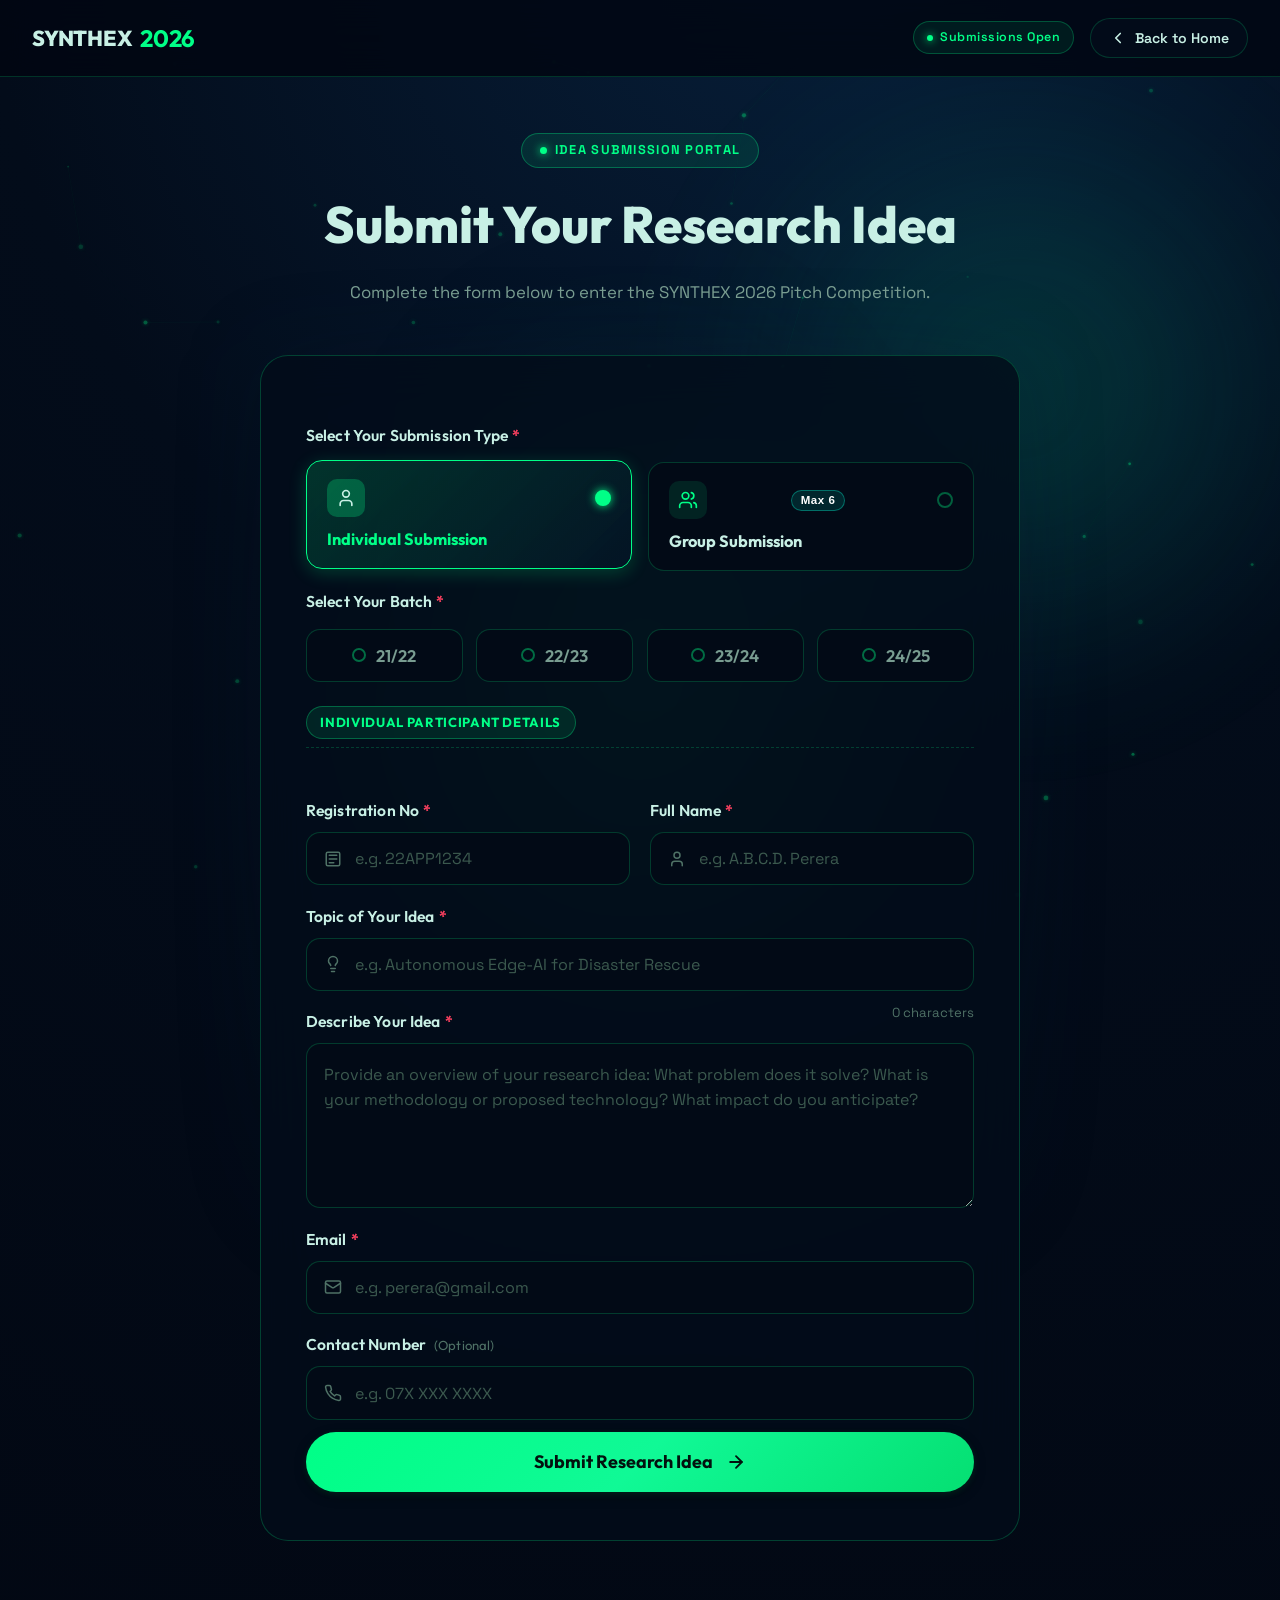
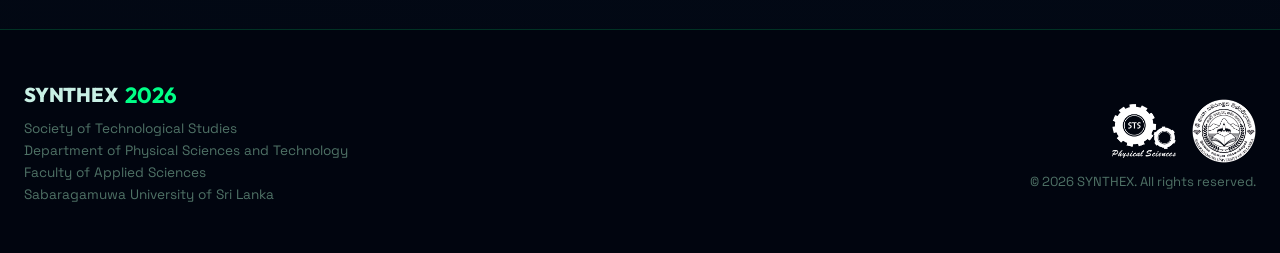
==== commit 6e090b96: "Batch Updated" ====
--- a/submit.html
+++ b/submit.html
@@ -158,10 +158,6 @@
               
               <!-- Interactive Batch Selection Pills -->
               <div class="batch-pills-container" role="radiogroup" aria-label="Select Your Batch">
-                <button type="button" class="batch-pill" data-batch="20/21">
-                  <span class="batch-radio"></span>
-                  <span class="batch-text">20/21</span>
-                </button>
                 <button type="button" class="batch-pill" data-batch="21/22">
                   <span class="batch-radio"></span>
                   <span class="batch-text">21/22</span>
@@ -173,6 +169,10 @@
                 <button type="button" class="batch-pill" data-batch="23/24">
                   <span class="batch-radio"></span>
                   <span class="batch-text">23/24</span>
+                </button>
+                <button type="button" class="batch-pill" data-batch="24/25">
+                  <span class="batch-radio"></span>
+                  <span class="batch-text">24/25</span>
                 </button>
               </div>
 
